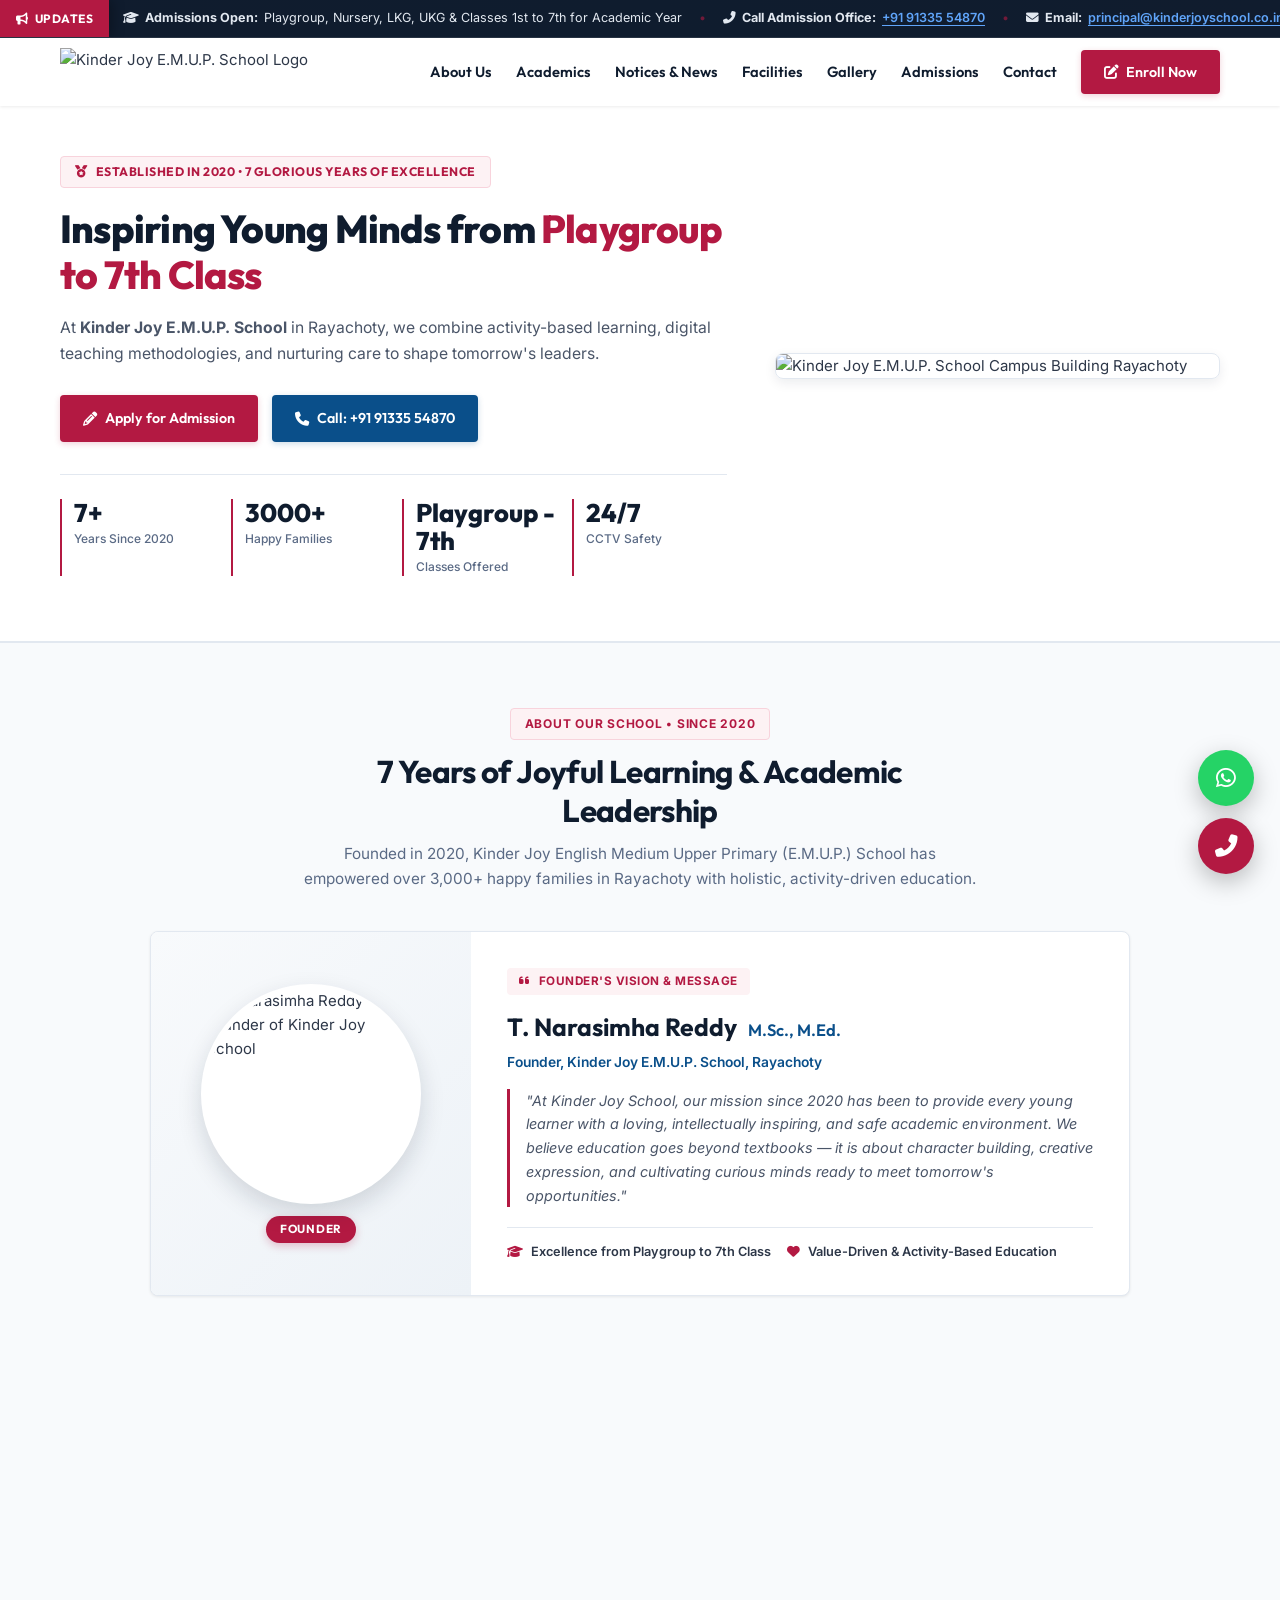
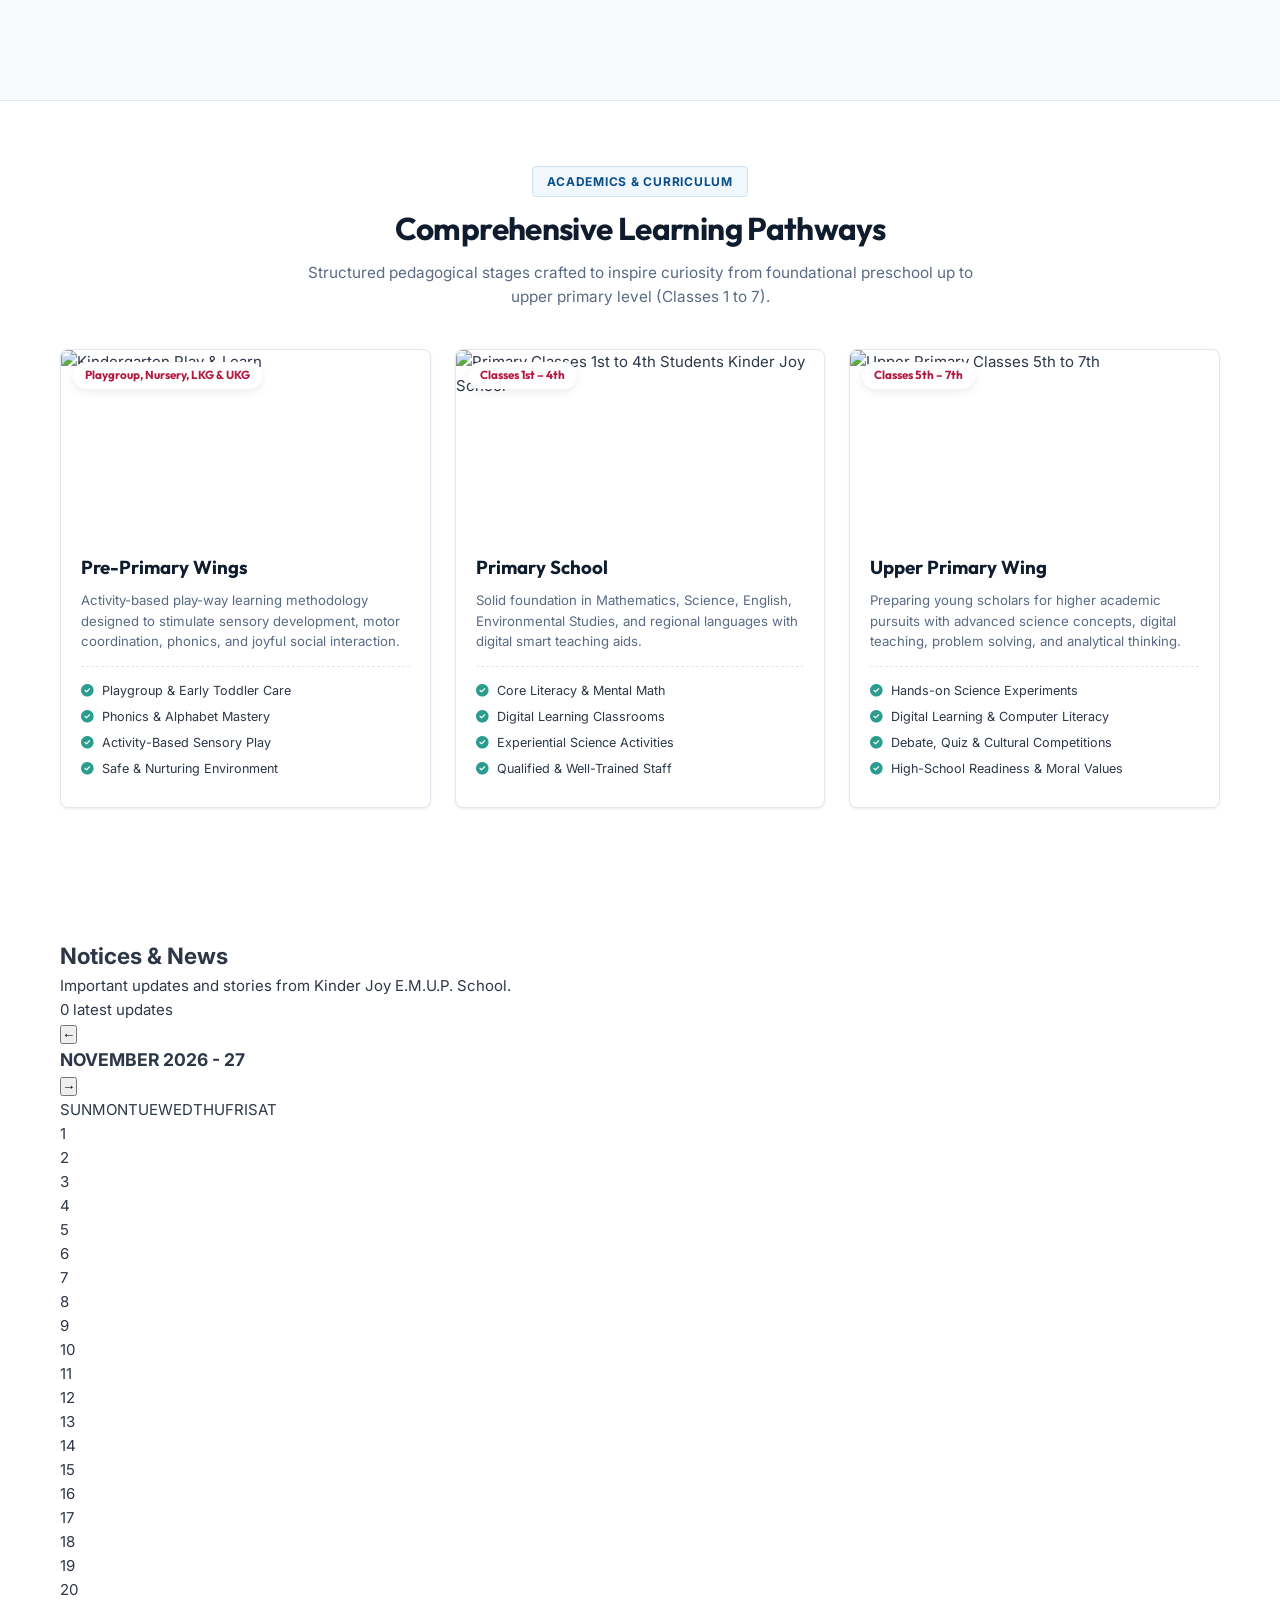
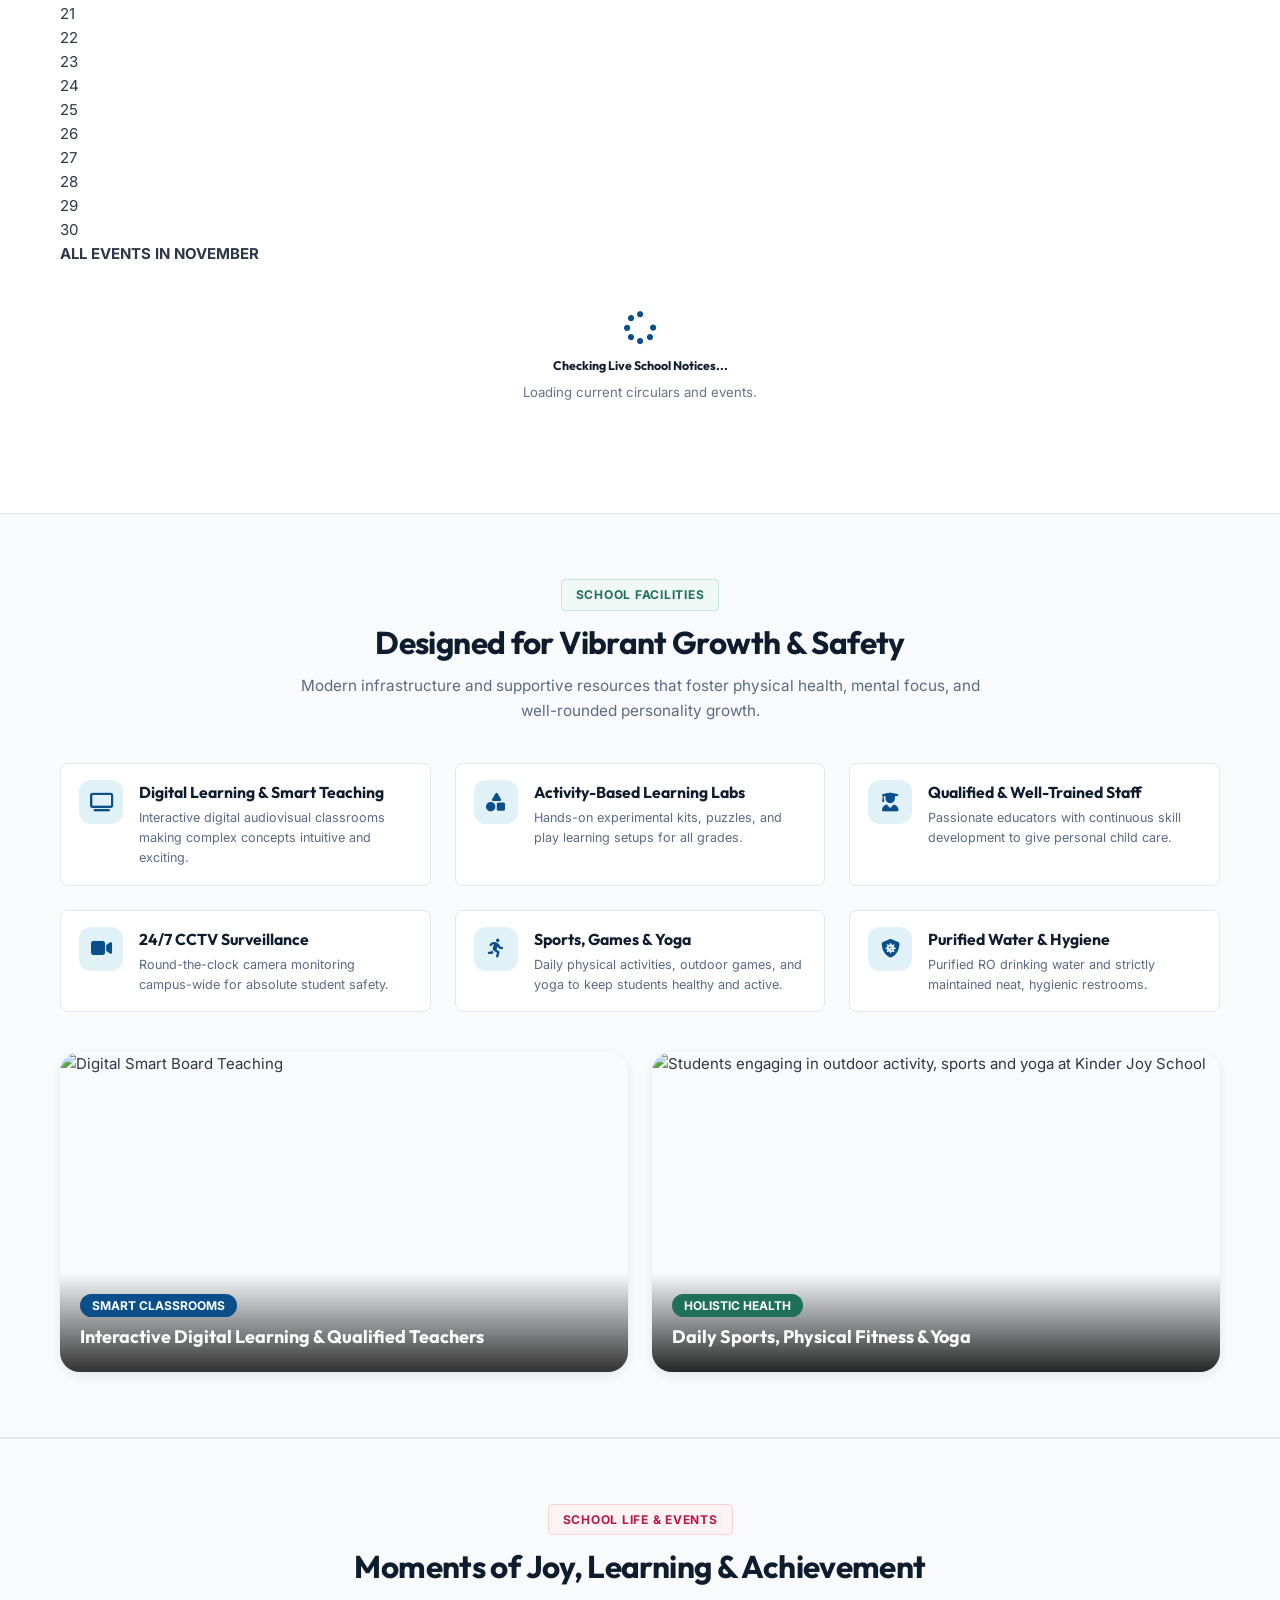
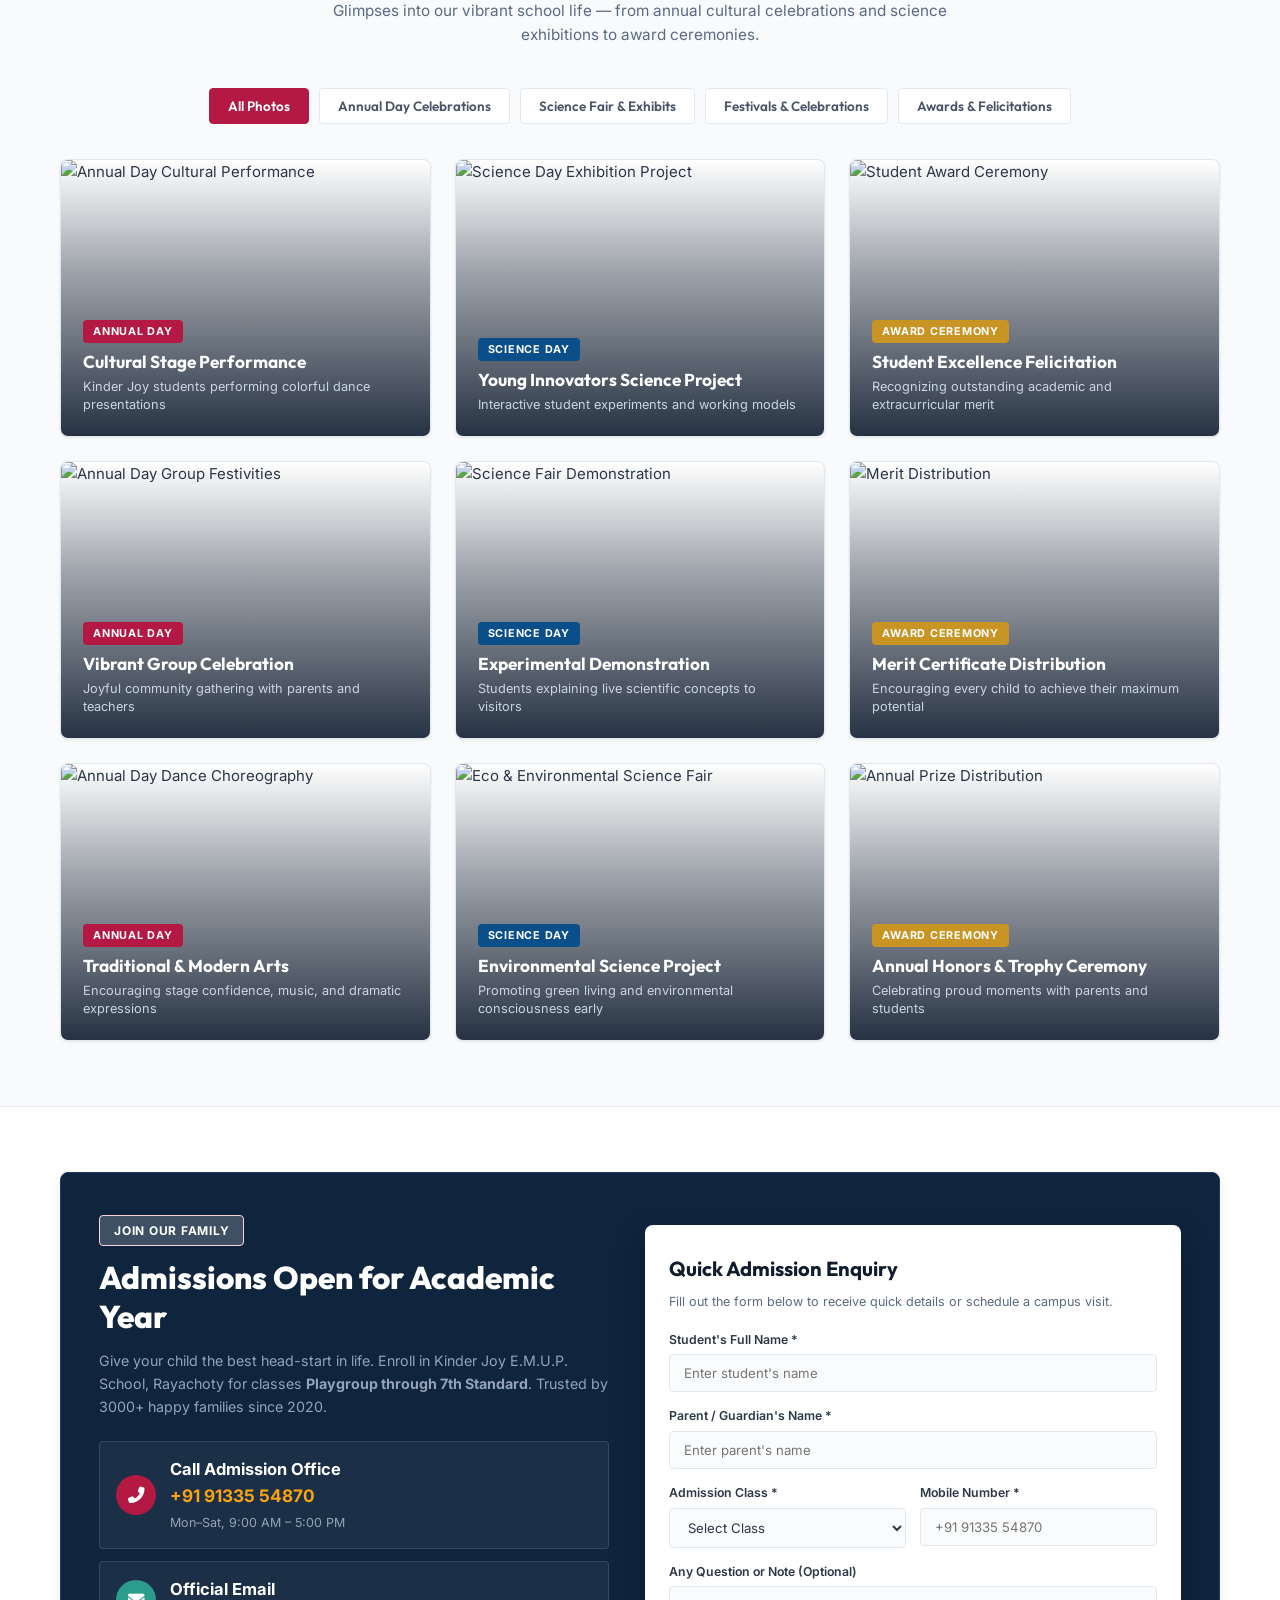
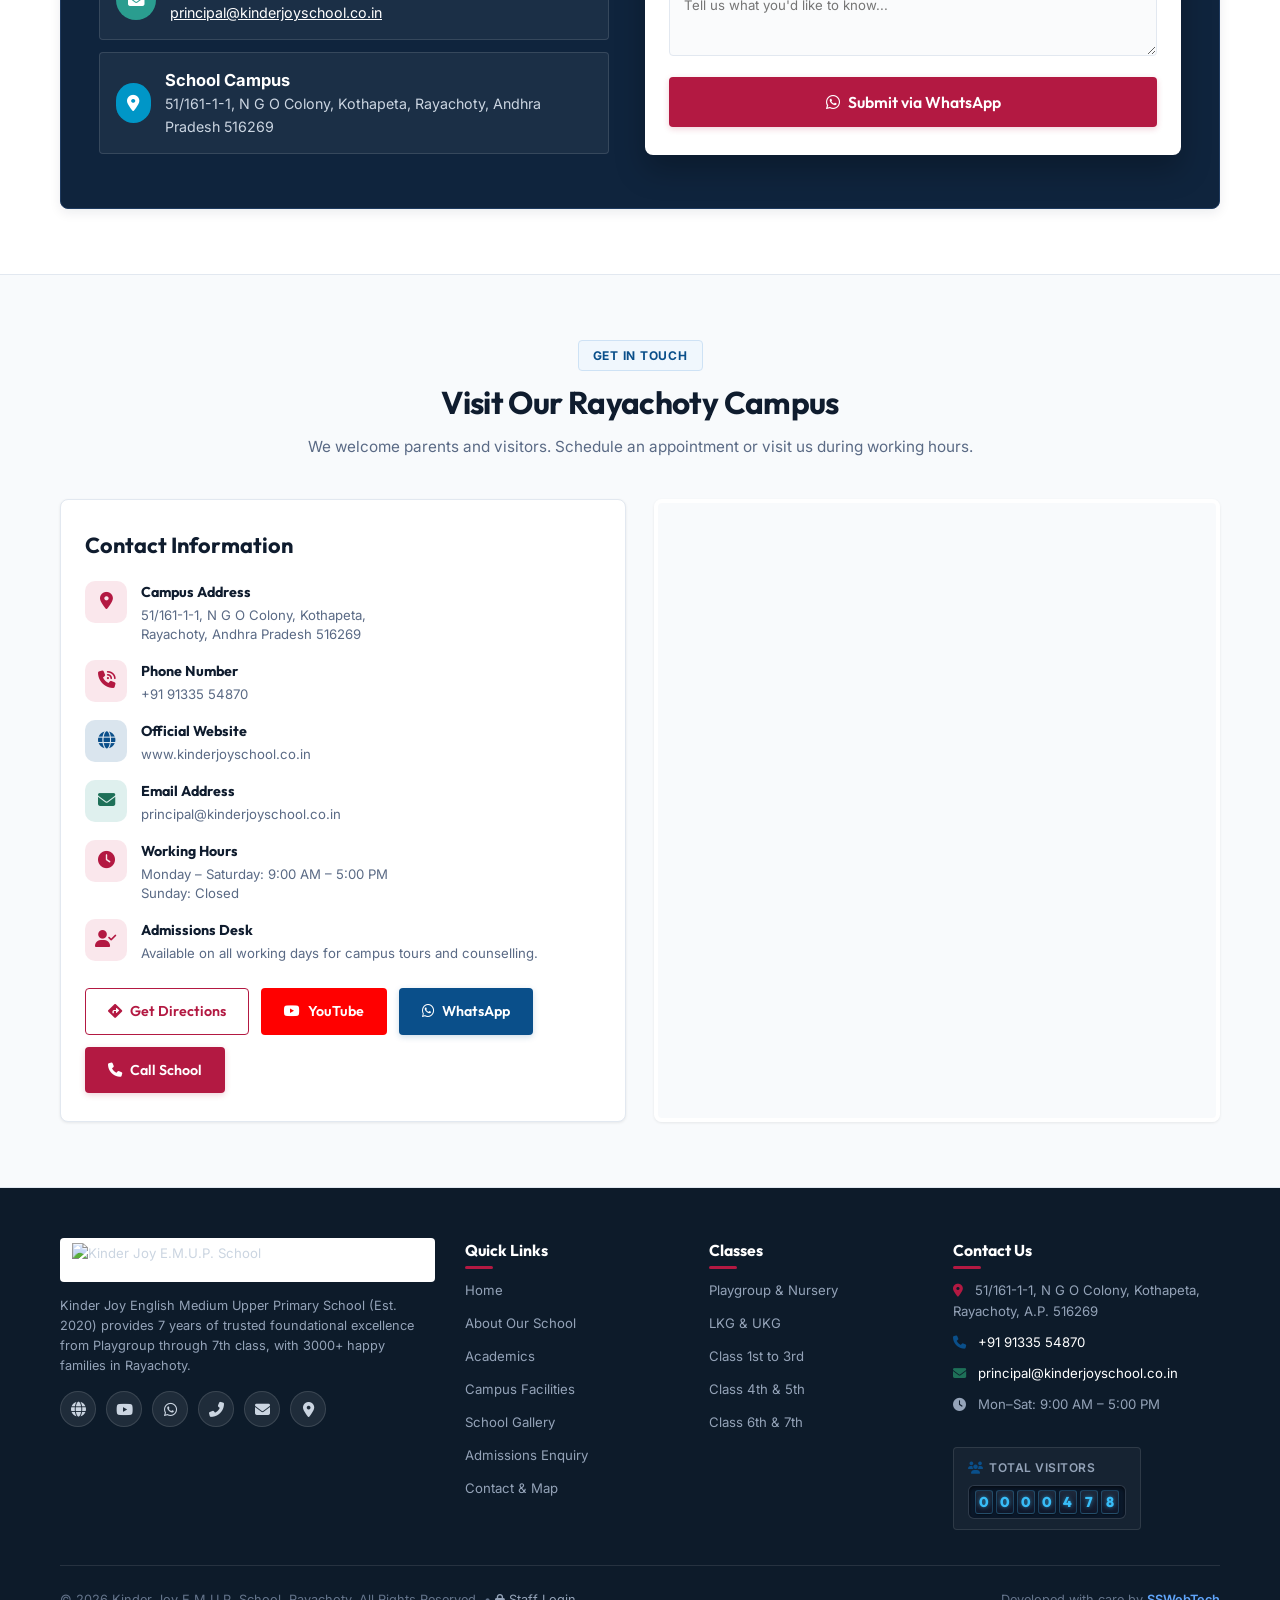
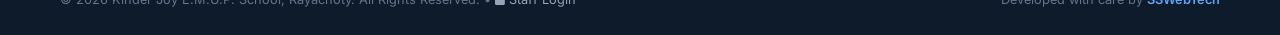
==== index.html @ 1c6a1857 "Update gallery festivals category, fix timetable dates, and replace visitor counter with clean first" ====
<!DOCTYPE html>
<html lang="en">
<head>
  <meta charset="UTF-8">
  <meta name="viewport" content="width=device-width, initial-scale=1.0">
  <title>Kinder Joy School Rayachoty | Kinder Joy E.M.U.P. School | Playgroup to 7th Class</title>
  <meta name="description" content="Kinder Joy School (Kinder Joy E.M.U.P. School), Rayachoty (Est. 2020). Top primary and play school in Rayachoty from Playgroup to 7th Class. Activity-based learning, digital classrooms, 24/7 CCTV safety, and 3000+ happy families.">
  <meta name="keywords" content="kinder joy, kinderjoy, kinderjoy school, kinderjoy school rayachoty, kinder joy school rayachoty, kinder joy emup school, kinder joy rayachoty, best school in rayachoty, play school rayachoty, primary school rayachoty, schools in rayachoty">
  <meta name="author" content="Kinder Joy E.M.U.P. School">
  <meta name="robots" content="index, follow">
  <link rel="icon" type="image/png" href="assets/logo-icon.png">
  <link rel="shortcut icon" type="image/png" href="assets/logo-icon.png">
  <link rel="canonical" href="https://www.kinderjoyschool.co.in/">

  <!-- Open Graph / Facebook / WhatsApp -->
  <meta property="og:type" content="website">
  <meta property="og:site_name" content="Kinder Joy School Rayachoty">
  <meta property="og:url" content="https://www.kinderjoyschool.co.in/">
  <meta property="og:title" content="Kinder Joy School Rayachoty | Kinder Joy E.M.U.P. School">
  <meta property="og:description" content="Kinder Joy School (Kinderjoy Rayachoty). Leading school from Playgroup to 7th Class with activity-based learning and digital classrooms.">
  <meta property="og:image" content="https://www.kinderjoyschool.co.in/assets/logo.png">

  <!-- Twitter Meta -->
  <meta name="twitter:card" content="summary_large_image">
  <meta name="twitter:title" content="Kinder Joy School Rayachoty | Kinderjoy School">
  <meta name="twitter:description" content="Kinder Joy School (Kinder Joy E.M.U.P. School), Rayachoty. Playgroup to 7th Class.">
  <meta name="twitter:image" content="https://www.kinderjoyschool.co.in/assets/logo.png">

  <!-- Schema.org Structured Data for Google Search -->
  <script type="application/ld+json">
  {
    "@context": "https://schema.org",
    "@type": "School",
    "name": "Kinder Joy School",
    "alternateName": ["Kinderjoy", "Kinderjoy School", "Kinder Joy School Rayachoty", "Kinderjoy School Rayachoty", "Kinder Joy E.M.U.P. School"],
    "url": "https://www.kinderjoyschool.co.in/",
    "logo": "https://www.kinderjoyschool.co.in/assets/logo.png",
    "image": "https://www.kinderjoyschool.co.in/assets/images/hero.jpg",
    "description": "Kinder Joy E.M.U.P. School in Rayachoty offers education from Playgroup, Nursery, LKG, UKG to 7th Class with digital classrooms and activity-based learning.",
    "foundingDate": "2020",
    "address": {
      "@type": "PostalAddress",
      "streetAddress": "51/161-1-1, NGO Colony, Kothapeta",
      "addressLocality": "Rayachoty",
      "addressRegion": "Andhra Pradesh",
      "postalCode": "516269",
      "addressCountry": "IN"
    },
    "geo": {
      "@type": "GeoCoordinates",
      "latitude": "14.0529993",
      "longitude": "78.7461329"
    },
    "telephone": "+919133554870",
    "email": "principal@kinderjoyschool.co.in",
    "openingHours": "Mo-Sa 09:00-17:00",
    "sameAs": [
      "https://www.youtube.com/@kinderjoyschoolrayachoty3969",
      "https://www.kinderjoyschool.co.in/"
    ]
  }
  </script>
  
  <!-- Google Fonts: Professional Academic Typography -->
  <link rel="preconnect" href="https://fonts.googleapis.com">
  <link rel="preconnect" href="https://fonts.gstatic.com" crossorigin>
  <link href="https://fonts.googleapis.com/css2?family=Inter:wght@400;500;600;700&family=Outfit:wght@500;600;700;800&display=swap" rel="stylesheet">
  
  <!-- Font Awesome -->
  <link rel="stylesheet" href="https://cdnjs.cloudflare.com/ajax/libs/font-awesome/6.5.1/css/all.min.css">
  
  <!-- Main Stylesheet & Portal Styles -->
  <link rel="stylesheet" href="css/style.css">
  <link rel="stylesheet" href="css/portal.css">
</head>
<body>

  <!-- Top Announcement / Scrolling News Ticker -->
  <div class="top-bar">
    <div class="ticker-badge">
      <i class="fas fa-bullhorn"></i> <span>Updates</span>
    </div>
    <div class="ticker-container">
      <div class="ticker-track">
        <span class="ticker-item"><i class="fas fa-graduation-cap"></i> <strong>Admissions Open:</strong> Playgroup, Nursery, LKG, UKG &amp; Classes 1st to 7th for Academic Year</span>
        <span class="ticker-divider">&bull;</span>
        <span class="ticker-item"><i class="fas fa-phone-alt"></i> <strong>Call Admission Office:</strong> <a href="tel:+919133554870">+91 91335 54870</a></span>
        <span class="ticker-divider">&bull;</span>
        <span class="ticker-item"><i class="fas fa-envelope"></i> <strong>Email:</strong> <a href="mailto:principal@kinderjoyschool.co.in">principal@kinderjoyschool.co.in</a></span>
        <span class="ticker-divider">&bull;</span>
        <span class="ticker-item"><i class="fas fa-clock"></i> <strong>Office Timings:</strong> Monday – Saturday, 9:00 AM – 5:00 PM</span>
        <span class="ticker-divider">&bull;</span>
        <span class="ticker-item"><i class="fas fa-map-marker-alt"></i> <strong>Campus:</strong> 51/161-1-1, NGO Colony, Kothapeta, Rayachoty, A.P.</span>
        <span class="ticker-divider">&bull;</span>
        <span class="ticker-item"><i class="fas fa-video"></i> 24/7 CCTV Monitored Safe Campus</span>
        <span class="ticker-divider">&bull;</span>
        <span class="ticker-item"><i class="fas fa-tv"></i> Interactive Digital Classrooms &amp; Well-Trained Faculty</span>
        <span class="ticker-divider">&bull;</span>
        <!-- Duplicate for continuous infinite scroll loop -->
        <span class="ticker-item"><i class="fas fa-graduation-cap"></i> <strong>Admissions Open:</strong> Playgroup, Nursery, LKG, UKG &amp; Classes 1st to 7th for Academic Year</span>
        <span class="ticker-divider">&bull;</span>
        <span class="ticker-item"><i class="fas fa-phone-alt"></i> <strong>Call Admission Office:</strong> <a href="tel:+919133554870">+91 91335 54870</a></span>
        <span class="ticker-divider">&bull;</span>
        <span class="ticker-item"><i class="fas fa-envelope"></i> <strong>Email:</strong> <a href="mailto:principal@kinderjoyschool.co.in">principal@kinderjoyschool.co.in</a></span>
        <span class="ticker-divider">&bull;</span>
        <span class="ticker-item"><i class="fas fa-clock"></i> <strong>Office Timings:</strong> Monday – Saturday, 9:00 AM – 5:00 PM</span>
        <span class="ticker-divider">&bull;</span>
        <span class="ticker-item"><i class="fas fa-map-marker-alt"></i> <strong>Campus:</strong> 51/161-1-1, NGO Colony, Kothapeta, Rayachoty, A.P.</span>
        <span class="ticker-divider">&bull;</span>
        <span class="ticker-item"><i class="fas fa-video"></i> 24/7 CCTV Monitored Safe Campus</span>
        <span class="ticker-divider">&bull;</span>
        <span class="ticker-item"><i class="fas fa-tv"></i> Interactive Digital Classrooms &amp; Well-Trained Faculty</span>
      </div>
    </div>
  </div>

  <!-- Navbar -->
  <header class="navbar">
    <div class="container nav-container">
      <a href="#home" class="nav-brand" aria-label="Kinder Joy Home">
        <img src="assets/logo.png" alt="Kinder Joy E.M.U.P. School Logo">
      </a>
      
      <button class="mobile-toggle" id="mobileToggle" aria-label="Toggle navigation">
        <i class="fas fa-bars"></i>
      </button>

      <nav class="nav-menu" id="navMenu">
        <a href="#about" class="nav-link">About Us</a>
        <a href="#academics" class="nav-link">Academics</a>
        <a href="#news" class="nav-link">Notices &amp; News</a>
        <a href="#facilities" class="nav-link">Facilities</a>
        <a href="#gallery" class="nav-link">Gallery</a>
        <a href="#admissions" class="nav-link">Admissions</a>
        <a href="#contact" class="nav-link">Contact</a>
        <a href="#admissions" class="btn btn-primary" style="padding: 10px 22px; font-size: 0.95rem;">
          <i class="fas fa-edit"></i> Enroll Now
        </a>
      </nav>
    </div>
  </header>

  <!-- Hero Section -->
  <section class="hero-section" id="home">
    <div class="container hero-grid">
      <div class="hero-text-content">
        <div class="hero-tag">
          <i class="fas fa-medal"></i> Established in 2020 &bull; 7 Glorious Years of Excellence
        </div>
        <h1 class="hero-title">
          Inspiring Young Minds from <span class="highlight-pink">Playgroup to 7th Class</span>
        </h1>
        <p class="hero-subtitle">
          At <strong>Kinder Joy E.M.U.P. School</strong> in Rayachoty, we combine activity-based learning, digital teaching methodologies, and nurturing care to shape tomorrow's leaders.
        </p>
        <div class="hero-actions">
          <a href="#admissions" class="btn btn-primary btn-pulse">
            <i class="fas fa-pencil-alt"></i> Apply for Admission
          </a>
          <a href="tel:+919133554870" class="btn btn-secondary">
            <i class="fas fa-phone"></i> Call: +91 91335 54870
          </a>
        </div>
        <div class="hero-stats-row">
          <div class="stat-item">
            <h3>7+</h3>
            <p>Years Since 2020</p>
          </div>
          <div class="stat-item">
            <h3>3000+</h3>
            <p>Happy Families</p>
          </div>
          <div class="stat-item">
            <h3>Playgroup - 7th</h3>
            <p>Classes Offered</p>
          </div>
          <div class="stat-item">
            <h3>24/7</h3>
            <p>CCTV Safety</p>
          </div>
        </div>
      </div>

      <div class="hero-visual">
        <div class="hero-image-wrapper">
          <img src="assets/images/campus-building.jpg" alt="Kinder Joy E.M.U.P. School Campus Building Rayachoty">
        </div>
        <div class="hero-badge-float top-float">
          <div class="badge-float-icon">
            <i class="fas fa-users"></i>
          </div>
          <div class="badge-float-text">
            <h4>3,000+ Happy Families</h4>
            <p>Trusted in Rayachoty</p>
          </div>
        </div>
        <div class="hero-badge-float bottom-float">
          <div class="badge-float-icon">
            <i class="fas fa-video"></i>
          </div>
          <div class="badge-float-text">
            <h4>24/7 CCTV Monitored</h4>
            <p>100% Safe Campus</p>
          </div>
        </div>
      </div>
    </div>
  </section>

  <!-- About Section -->
  <section class="section section-bg-light" id="about">
    <div class="container">
      <div class="section-title-wrap">
        <span class="badge-tag">About Our School &bull; Since 2020</span>
        <h2 class="section-title">7 Years of Joyful Learning &amp; Academic Leadership</h2>
        <p class="section-desc">
          Founded in 2020, Kinder Joy English Medium Upper Primary (E.M.U.P.) School has empowered over 3,000+ happy families in Rayachoty with holistic, activity-driven education.
        </p>
      </div>

      <!-- Founder & Leadership Message -->
      <div class="founder-card-wrapper">
        <div class="founder-card">
          <div class="founder-image-col">
            <div class="founder-circle-wrapper">
              <div class="founder-circle-img">
                <img src="assets/images/founder.png" alt="T. Narasimha Reddy - Founder of Kinder Joy School">
              </div>
              <span class="founder-tag-pill">Founder</span>
            </div>
          </div>
          <div class="founder-text-col">
            <span class="founder-badge"><i class="fas fa-quote-left"></i> Founder's Vision &amp; Message</span>
            <h3 class="founder-name">T. Narasimha Reddy <span class="founder-degree">M.Sc., M.Ed.</span></h3>
            <p class="founder-role">Founder, Kinder Joy E.M.U.P. School, Rayachoty</p>
            <div class="founder-quote">
              <p>
                "At Kinder Joy School, our mission since 2020 has been to provide every young learner with a loving, intellectually inspiring, and safe academic environment. We believe education goes beyond textbooks — it is about character building, creative expression, and cultivating curious minds ready to meet tomorrow's opportunities."
              </p>
            </div>
            <div class="founder-highlights">
              <div class="founder-hl-item">
                <i class="fas fa-graduation-cap"></i>
                <span>Excellence from Playgroup to 7th Class</span>
              </div>
              <div class="founder-hl-item">
                <i class="fas fa-heart"></i>
                <span>Value-Driven &amp; Activity-Based Education</span>
              </div>
            </div>
          </div>
        </div>
      </div>

      <div class="features-grid">
        <div class="feature-card" style="--card-color: #c9184a; --card-bg: #ffe3ea;">
          <div class="feature-icon">
            <i class="fas fa-shapes"></i>
          </div>
          <h3>Activity-Based Learning</h3>
          <p>Practical, experiential, hands-on learning methods that ignite children's curiosity and deepen their conceptual comprehension.</p>
        </div>

        <div class="feature-card" style="--card-color: #0096c7; --card-bg: #e0f2fe;">
          <div class="feature-icon">
            <i class="fas fa-chalkboard"></i>
          </div>
          <h3>Digital Learning &amp; Teaching</h3>
          <p>Smart digital teaching aids, interactive visual presentations, and tech-integrated classrooms to make lessons vibrant and engaging.</p>
        </div>

        <div class="feature-card" style="--card-color: #2a9d8f; --card-bg: #d1e7dd;">
          <div class="feature-icon">
            <i class="fas fa-user-tie"></i>
          </div>
          <h3>Qualified &amp; Well-Trained Staff</h3>
          <p>Dedicated, certified, and compassionate teachers continuously trained in modern child psychology and creative pedagogy.</p>
        </div>

        <div class="feature-card" style="--card-color: #fca311; --card-bg: #fff3cd;">
          <div class="feature-icon">
            <i class="fas fa-video"></i>
          </div>
          <h3>24/7 CCTV &amp; Campus Safety</h3>
          <p>Complete round-the-clock CCTV surveillance across all classrooms and common areas ensuring complete safety and peace of mind.</p>
        </div>
      </div>
    </div>
  </section>

  <!-- Academics Section (Nursery to 7th Class) -->
  <section class="section" id="academics">
    <div class="container">
      <div class="section-title-wrap">
        <span class="badge-tag blue">Academics &amp; Curriculum</span>
        <h2 class="section-title">Comprehensive Learning Pathways</h2>
        <p class="section-desc">
          Structured pedagogical stages crafted to inspire curiosity from foundational preschool up to upper primary level (Classes 1 to 7).
        </p>
      </div>

      <div class="grades-grid">
        <!-- Pre-Primary -->
        <div class="grade-card">
          <div class="grade-thumb">
            <img src="assets/images/kindergarten.jpg" alt="Kindergarten Play & Learn">
            <span class="grade-level-tag">Playgroup, Nursery, LKG &amp; UKG</span>
          </div>
          <div class="grade-content">
            <h3>Pre-Primary Wings</h3>
            <p>Activity-based play-way learning methodology designed to stimulate sensory development, motor coordination, phonics, and joyful social interaction.</p>
            <ul class="grade-highlights">
              <li><i class="fas fa-check-circle"></i> Playgroup &amp; Early Toddler Care</li>
              <li><i class="fas fa-check-circle"></i> Phonics &amp; Alphabet Mastery</li>
              <li><i class="fas fa-check-circle"></i> Activity-Based Sensory Play</li>
              <li><i class="fas fa-check-circle"></i> Safe &amp; Nurturing Environment</li>
            </ul>
          </div>
        </div>

        <!-- Primary Classes -->
        <div class="grade-card">
          <div class="grade-thumb">
            <img src="assets/images/primary-school.jpg" alt="Primary Classes 1st to 4th Students Kinder Joy School">
            <span class="grade-level-tag">Classes 1st – 4th</span>
          </div>
          <div class="grade-content">
            <h3>Primary School</h3>
            <p>Solid foundation in Mathematics, Science, English, Environmental Studies, and regional languages with digital smart teaching aids.</p>
            <ul class="grade-highlights">
              <li><i class="fas fa-check-circle"></i> Core Literacy &amp; Mental Math</li>
              <li><i class="fas fa-check-circle"></i> Digital Learning Classrooms</li>
              <li><i class="fas fa-check-circle"></i> Experiential Science Activities</li>
              <li><i class="fas fa-check-circle"></i> Qualified &amp; Well-Trained Staff</li>
            </ul>
          </div>
        </div>

        <!-- Upper Primary Classes -->
        <div class="grade-card">
          <div class="grade-thumb">
            <img src="assets/images/science_lab.jpg" alt="Upper Primary Classes 5th to 7th">
            <span class="grade-level-tag">Classes 5th – 7th</span>
          </div>
          <div class="grade-content">
            <h3>Upper Primary Wing</h3>
            <p>Preparing young scholars for higher academic pursuits with advanced science concepts, digital teaching, problem solving, and analytical thinking.</p>
            <ul class="grade-highlights">
              <li><i class="fas fa-check-circle"></i> Hands-on Science Experiments</li>
              <li><i class="fas fa-check-circle"></i> Digital Learning &amp; Computer Literacy</li>
              <li><i class="fas fa-check-circle"></i> Debate, Quiz &amp; Cultural Competitions</li>
              <li><i class="fas fa-check-circle"></i> High-School Readiness &amp; Moral Values</li>
            </ul>
          </div>
        </div>
      </div>
    </div>
  </section>

  <!-- Notices & News Section (Styled exactly like reference design) -->
  <section class="section section-notices-news" id="news">
    <div class="container">
      <div class="notices-header-row">
        <div>
          <h2 class="notices-main-title">Notices &amp; News</h2>
          <p class="notices-subtitle">Important updates and stories from Kinder Joy E.M.U.P. School.</p>
        </div>
        <div>
          <span class="updates-count-pill" id="updatesCountPill">1 latest updates</span>
        </div>
      </div>

      <!-- Interactive School Calendar & Events Component (Matched to Reference Screenshot) -->
      <div class="calendar-events-wrapper">
        <!-- Left: Interactive Calendar Card -->
        <div class="calendar-box">
          <div class="calendar-nav-header">
            <button class="cal-nav-btn" id="calPrevBtn" aria-label="Previous Month">&larr;</button>
            <h3 class="cal-month-title" id="calMonthTitle">NOVEMBER 2026 - 27</h3>
            <button class="cal-nav-btn" id="calNextBtn" aria-label="Next Month">&rarr;</button>
          </div>

          <div class="calendar-weekdays">
            <span>SUN</span><span>MON</span><span>TUE</span><span>WED</span><span>THU</span><span>FRI</span><span>SAT</span>
          </div>

          <div class="calendar-days-grid" id="calendarDaysGrid">
            <!-- Injected by calendar logic -->
          </div>
        </div>

        <!-- Right: Events Listing Card -->
        <div class="events-panel-card">
          <div class="events-panel-inner">
            <h4 class="events-panel-heading" id="eventsPanelTitle">ALL EVENTS IN NOVEMBER</h4>
            <div class="events-items-list" id="eventsItemsList">
              <!-- Injected by calendar logic -->
            </div>
          </div>
        </div>
      </div>
    </div>
  </section>

  <!-- Facilities Section -->
  <section class="section section-bg-light" id="facilities">
    <div class="container">
      <div class="section-title-wrap">
        <span class="badge-tag green">School Facilities</span>
        <h2 class="section-title">Designed for Vibrant Growth &amp; Safety</h2>
        <p class="section-desc">
          Modern infrastructure and supportive resources that foster physical health, mental focus, and well-rounded personality growth.
        </p>
      </div>

      <div style="display: grid; grid-template-columns: repeat(auto-fit, minmax(320px, 1fr)); gap: 24px; margin-bottom: 40px;">
        <div class="facility-item">
          <div class="facility-icon"><i class="fas fa-tv"></i></div>
          <div class="facility-text">
            <h4>Digital Learning &amp; Smart Teaching</h4>
            <p>Interactive digital audiovisual classrooms making complex concepts intuitive and exciting.</p>
          </div>
        </div>

        <div class="facility-item">
          <div class="facility-icon"><i class="fas fa-shapes"></i></div>
          <div class="facility-text">
            <h4>Activity-Based Learning Labs</h4>
            <p>Hands-on experimental kits, puzzles, and play learning setups for all grades.</p>
          </div>
        </div>

        <div class="facility-item">
          <div class="facility-icon"><i class="fas fa-user-graduate"></i></div>
          <div class="facility-text">
            <h4>Qualified &amp; Well-Trained Staff</h4>
            <p>Passionate educators with continuous skill development to give personal child care.</p>
          </div>
        </div>

        <div class="facility-item">
          <div class="facility-icon"><i class="fas fa-video"></i></div>
          <div class="facility-text">
            <h4>24/7 CCTV Surveillance</h4>
            <p>Round-the-clock camera monitoring campus-wide for absolute student safety.</p>
          </div>
        </div>

        <div class="facility-item">
          <div class="facility-icon"><i class="fas fa-running"></i></div>
          <div class="facility-text">
            <h4>Sports, Games &amp; Yoga</h4>
            <p>Daily physical activities, outdoor games, and yoga to keep students healthy and active.</p>
          </div>
        </div>

        <div class="facility-item">
          <div class="facility-icon"><i class="fas fa-shield-virus"></i></div>
          <div class="facility-text">
            <h4>Purified Water &amp; Hygiene</h4>
            <p>Purified RO drinking water and strictly maintained neat, hygienic restrooms.</p>
          </div>
        </div>
      </div>

      <div style="display: grid; grid-template-columns: repeat(auto-fit, minmax(320px, 1fr)); gap: 24px; border-radius: 24px;">
        <div style="border-radius: 20px; overflow: hidden; box-shadow: var(--shadow-md); position: relative; height: 320px;">
          <img src="assets/images/digital_learning.jpg" alt="Digital Smart Board Teaching" style="width: 100%; height: 100%; object-fit: cover;">
          <div style="position: absolute; bottom: 0; left: 0; right: 0; background: linear-gradient(to top, rgba(0,0,0,0.8), transparent); padding: 20px; color: #fff;">
            <span style="background: var(--secondary); padding: 4px 12px; border-radius: 20px; font-size: 0.8rem; font-weight: 700; text-transform: uppercase;">Smart Classrooms</span>
            <h4 style="font-family: var(--font-heading); font-size: 1.2rem; margin-top: 6px;">Interactive Digital Learning &amp; Qualified Teachers</h4>
          </div>
        </div>
        <div class="facility-slider-card" style="border-radius: 20px; overflow: hidden; box-shadow: var(--shadow-md); position: relative; height: 320px;">
          <div class="card-slides-track">
            <img src="assets/images/sports-fitness.jpg" alt="Students engaging in outdoor activity, sports and yoga at Kinder Joy School" class="card-slide active">
            <img src="assets/images/sports-fitness-2.jpg" alt="Children interactive developmental games and motor skills at Kinder Joy School" class="card-slide">
          </div>
          <div style="position: absolute; bottom: 0; left: 0; right: 0; background: linear-gradient(to top, rgba(0,0,0,0.85), transparent); padding: 20px; color: #fff; z-index: 2;">
            <span style="background: var(--accent-green); padding: 4px 12px; border-radius: 20px; font-size: 0.8rem; font-weight: 700; text-transform: uppercase;">Holistic Health</span>
            <h4 style="font-family: var(--font-heading); font-size: 1.2rem; margin-top: 6px;">Daily Sports, Physical Fitness &amp; Yoga</h4>
          </div>
        </div>
      </div>
    </div>
  </section>

  <!-- Campus Life & Events Gallery Section -->
  <section class="section section-bg-light" id="gallery">
    <div class="container">
      <div class="section-title-wrap">
        <span class="badge-tag">School Life &amp; Events</span>
        <h2 class="section-title">Moments of Joy, Learning &amp; Achievement</h2>
        <p class="section-desc">
          Glimpses into our vibrant school life — from annual cultural celebrations and science exhibitions to award ceremonies.
        </p>
      </div>

      <!-- Gallery Filter Tabs -->
      <div class="gallery-filters">
        <button class="gallery-btn active" data-filter="all">All Photos</button>
        <button class="gallery-btn" data-filter="annual-day">Annual Day Celebrations</button>
        <button class="gallery-btn" data-filter="science-day">Science Fair &amp; Exhibits</button>
        <button class="gallery-btn" data-filter="festivals">Festivals &amp; Celebrations</button>
        <button class="gallery-btn" data-filter="award-ceremony">Awards &amp; Felicitations</button>
      </div>

      <!-- Gallery Grid -->
      <div class="gallery-grid">
        <!-- Annual Day 1 -->
        <div class="gallery-item" data-category="annual-day">
          <div class="gallery-card">
            <img src="assets/images/thumbs/annual-day-1.jpg" alt="Annual Day Cultural Performance" loading="lazy">
            <div class="gallery-overlay">
              <span class="gallery-cat-badge">Annual Day</span>
              <h4>Cultural Stage Performance</h4>
              <p>Kinder Joy students performing colorful dance presentations</p>
            </div>
          </div>
        </div>

        <!-- Science Day 1 -->
        <div class="gallery-item" data-category="science-day">
          <div class="gallery-card">
            <img src="assets/images/thumbs/science-day-1.jpg" alt="Science Day Exhibition Project" loading="lazy">
            <div class="gallery-overlay">
              <span class="gallery-cat-badge blue">Science Day</span>
              <h4>Young Innovators Science Project</h4>
              <p>Interactive student experiments and working models</p>
            </div>
          </div>
        </div>

        <!-- Award Ceremony 1 -->
        <div class="gallery-item" data-category="award-ceremony">
          <div class="gallery-card">
            <img src="assets/images/thumbs/award-ceremony-1.jpg" alt="Student Award Ceremony" loading="lazy">
            <div class="gallery-overlay">
              <span class="gallery-cat-badge gold">Award Ceremony</span>
              <h4>Student Excellence Felicitation</h4>
              <p>Recognizing outstanding academic and extracurricular merit</p>
            </div>
          </div>
        </div>

        <!-- Annual Day 2 -->
        <div class="gallery-item" data-category="annual-day">
          <div class="gallery-card">
            <img src="assets/images/thumbs/annual-day-2.jpg" alt="Annual Day Group Festivities" loading="lazy">
            <div class="gallery-overlay">
              <span class="gallery-cat-badge">Annual Day</span>
              <h4>Vibrant Group Celebration</h4>
              <p>Joyful community gathering with parents and teachers</p>
            </div>
          </div>
        </div>

        <!-- Science Day 2 -->
        <div class="gallery-item" data-category="science-day">
          <div class="gallery-card">
            <img src="assets/images/thumbs/science-day-2.jpg" alt="Science Fair Demonstration" loading="lazy">
            <div class="gallery-overlay">
              <span class="gallery-cat-badge blue">Science Day</span>
              <h4>Experimental Demonstration</h4>
              <p>Students explaining live scientific concepts to visitors</p>
            </div>
          </div>
        </div>

        <!-- Award Ceremony 2 -->
        <div class="gallery-item" data-category="award-ceremony">
          <div class="gallery-card">
            <img src="assets/images/thumbs/award-ceremony-2.jpg" alt="Merit Distribution" loading="lazy">
            <div class="gallery-overlay">
              <span class="gallery-cat-badge gold">Award Ceremony</span>
              <h4>Merit Certificate Distribution</h4>
              <p>Encouraging every child to achieve their maximum potential</p>
            </div>
          </div>
        </div>

        <!-- Annual Day 3 -->
        <div class="gallery-item" data-category="annual-day">
          <div class="gallery-card">
            <img src="assets/images/thumbs/annual-day-3.jpg" alt="Annual Day Dance Choreography" loading="lazy">
            <div class="gallery-overlay">
              <span class="gallery-cat-badge">Annual Day</span>
              <h4>Traditional &amp; Modern Arts</h4>
              <p>Encouraging stage confidence, music, and dramatic expressions</p>
            </div>
          </div>
        </div>

        <!-- Science Day 3 -->
        <div class="gallery-item" data-category="science-day">
          <div class="gallery-card">
            <img src="assets/images/thumbs/science-day-3.jpg" alt="Eco & Environmental Science Fair" loading="lazy">
            <div class="gallery-overlay">
              <span class="gallery-cat-badge blue">Science Day</span>
              <h4>Environmental Science Project</h4>
              <p>Promoting green living and environmental consciousness early</p>
            </div>
          </div>
        </div>

        <!-- Award Ceremony 3 -->
        <div class="gallery-item" data-category="award-ceremony">
          <div class="gallery-card">
            <img src="assets/images/thumbs/award-ceremony-3.jpg" alt="Annual Prize Distribution" loading="lazy">
            <div class="gallery-overlay">
              <span class="gallery-cat-badge gold">Award Ceremony</span>
              <h4>Annual Honors &amp; Trophy Ceremony</h4>
              <p>Celebrating proud moments with parents and students</p>
            </div>
          </div>
        </div>
      </div>
    </div>
  </section>

  <!-- Admissions / Enquiry Section -->
  <section class="section" id="admissions">
    <div class="container">
      <div class="enquiry-wrapper">
        <div class="enquiry-grid">
          <div class="enquiry-info">
            <span class="badge-tag" style="background: rgba(255,255,255,0.2); color: #fff;">Join Our Family</span>
            <h2>Admissions Open for Academic Year</h2>
            <p>
              Give your child the best head-start in life. Enroll in Kinder Joy E.M.U.P. School, Rayachoty for classes <strong>Playgroup through 7th Standard</strong>. Trusted by 3000+ happy families since 2020.
            </p>

            <div class="enquiry-contact-card">
              <div class="enquiry-contact-icon">
                <i class="fas fa-phone-alt"></i>
              </div>
              <div>
                <h4 style="font-size: 1.1rem; color: #fff;">Call Admission Office</h4>
                <p style="margin: 0; font-size: 1.15rem; font-weight: 700; color: #fca311;">+91 91335 54870</p>
                <small style="color: #94a3b8;">Mon–Sat, 9:00 AM – 5:00 PM</small>
              </div>
            </div>

            <div class="enquiry-contact-card">
              <div class="enquiry-contact-icon" style="background: #2a9d8f;">
                <i class="fas fa-envelope"></i>
              </div>
              <div>
                <h4 style="font-size: 1.1rem; color: #fff;">Official Email</h4>
                <p style="margin: 0; color: #cbd5e1; font-size: 0.95rem;">
                  <a href="mailto:principal@kinderjoyschool.co.in" style="color: #fff; text-decoration: underline;">principal@kinderjoyschool.co.in</a>
                </p>
              </div>
            </div>

            <div class="enquiry-contact-card">
              <div class="enquiry-contact-icon" style="background: #0096c7;">
                <i class="fas fa-map-marker-alt"></i>
              </div>
              <div>
                <h4 style="font-size: 1.1rem; color: #fff;">School Campus</h4>
                <p style="margin: 0; color: #cbd5e1; font-size: 0.95rem;">
                  51/161-1-1, N G O Colony, Kothapeta, Rayachoty, Andhra Pradesh 516269
                </p>
              </div>
            </div>
          </div>

          <!-- Admission Form -->
          <div class="enquiry-form-card">
            <h3>Quick Admission Enquiry</h3>
            <p>Fill out the form below to receive quick details or schedule a campus visit.</p>

            <form id="admissionForm">
              <div class="form-group">
                <label for="studentName" class="form-label">Student's Full Name *</label>
                <input type="text" id="studentName" class="form-input" placeholder="Enter student's name" required>
              </div>

              <div class="form-group">
                <label for="parentName" class="form-label">Parent / Guardian's Name *</label>
                <input type="text" id="parentName" class="form-input" placeholder="Enter parent's name" required>
              </div>

              <div style="display: grid; grid-template-columns: 1fr 1fr; gap: 14px;">
                <div class="form-group">
                  <label for="gradeSelect" class="form-label">Admission Class *</label>
                  <select id="gradeSelect" class="form-select" required>
                    <option value="" disabled selected>Select Class</option>
                    <option value="Playgroup">Playgroup</option>
                    <option value="Nursery">Nursery</option>
                    <option value="LKG">LKG</option>
                    <option value="UKG">UKG</option>
                    <option value="Class 1">Class 1</option>
                    <option value="Class 2">Class 2</option>
                    <option value="Class 3">Class 3</option>
                    <option value="Class 4">Class 4</option>
                    <option value="Class 5">Class 5</option>
                    <option value="Class 6">Class 6</option>
                    <option value="Class 7">Class 7</option>
                  </select>
                </div>

                <div class="form-group">
                  <label for="parentPhone" class="form-label">Mobile Number *</label>
                  <input type="tel" id="parentPhone" class="form-input" placeholder="+91 91335 54870" pattern="[0-9]{10}" title="Please enter a valid 10-digit number" required>
                </div>
              </div>

              <div class="form-group">
                <label for="parentMessage" class="form-label">Any Question or Note (Optional)</label>
                <textarea id="parentMessage" class="form-textarea" rows="3" placeholder="Tell us what you'd like to know..."></textarea>
              </div>

              <button type="submit" class="btn btn-primary" style="width: 100%; padding: 14px; font-size: 1.05rem;">
                <i class="fab fa-whatsapp"></i> Submit via WhatsApp
              </button>
            </form>
          </div>
        </div>
      </div>
    </div>
  </section>

  <!-- Contact & Map Section -->
  <section class="section section-bg-light" id="contact">
    <div class="container">
      <div class="section-title-wrap">
        <span class="badge-tag blue">Get In Touch</span>
        <h2 class="section-title">Visit Our Rayachoty Campus</h2>
        <p class="section-desc">
          We welcome parents and visitors. Schedule an appointment or visit us during working hours.
        </p>
      </div>

      <div class="contact-grid">
        <div class="contact-card">
          <h3>Contact Information</h3>

          <div class="contact-item">
            <div class="contact-icon">
              <i class="fas fa-map-marker-alt"></i>
            </div>
            <div class="contact-text">
              <h4>Campus Address</h4>
              <p>51/161-1-1, N G O Colony, Kothapeta,<br>Rayachoty, Andhra Pradesh 516269</p>
            </div>
          </div>

          <div class="contact-item">
            <div class="contact-icon">
              <i class="fas fa-phone-volume"></i>
            </div>
            <div class="contact-text">
              <h4>Phone Number</h4>
              <p><a href="tel:+919133554870">+91 91335 54870</a></p>
            </div>
          </div>

          <div class="contact-item">
            <div class="contact-icon" style="background: rgba(10, 79, 138, 0.15); color: var(--secondary);">
              <i class="fas fa-globe"></i>
            </div>
            <div class="contact-text">
              <h4>Official Website</h4>
              <p><a href="https://www.kinderjoyschool.co.in/" target="_blank" rel="noopener noreferrer">www.kinderjoyschool.co.in</a></p>
            </div>
          </div>

          <div class="contact-item">
            <div class="contact-icon" style="background: rgba(42, 157, 143, 0.15); color: var(--accent-green);">
              <i class="fas fa-envelope"></i>
            </div>
            <div class="contact-text">
              <h4>Email Address</h4>
              <p><a href="mailto:principal@kinderjoyschool.co.in">principal@kinderjoyschool.co.in</a></p>
            </div>
          </div>

          <div class="contact-item">
            <div class="contact-icon">
              <i class="fas fa-clock"></i>
            </div>
            <div class="contact-text">
              <h4>Working Hours</h4>
              <p>Monday – Saturday: 9:00 AM – 5:00 PM<br>Sunday: Closed</p>
            </div>
          </div>

          <div class="contact-item">
            <div class="contact-icon">
              <i class="fas fa-user-check"></i>
            </div>
            <div class="contact-text">
              <h4>Admissions Desk</h4>
              <p>Available on all working days for campus tours and counselling.</p>
            </div>
          </div>

          <div style="margin-top: 25px; display: flex; gap: 12px; flex-wrap: wrap;">
            <a href="https://www.google.com/maps/dir/?api=1&destination=14.0529993,78.7461329" target="_blank" class="btn btn-outline">
              <i class="fas fa-directions"></i> Get Directions
            </a>
            <a href="https://www.youtube.com/@kinderjoyschoolrayachoty3969" target="_blank" rel="noopener noreferrer" class="btn btn-danger" style="background-color: #ff0000; color: #fff;">
              <i class="fab fa-youtube"></i> YouTube
            </a>
            <a href="https://wa.me/919133554870?text=Hello%20Kinder%20Joy%20School,%20I%20would%20like%20to%20inquire%20about%20admissions" target="_blank" class="btn btn-secondary">
              <i class="fab fa-whatsapp"></i> WhatsApp
            </a>
            <a href="tel:+919133554870" class="btn btn-primary">
              <i class="fas fa-phone"></i> Call School
            </a>
          </div>
        </div>

        <div class="map-wrapper">
          <iframe 
            src="https://maps.google.com/maps?q=14.0529993,78.7461329&hl=en&z=17&output=embed" 
            title="Kinder Joy E.M.U.P. School Location Map"
            allowfullscreen="" 
            loading="lazy" 
            referrerpolicy="no-referrer-when-downgrade">
          </iframe>
        </div>
      </div>
    </div>
  </section>

  <!-- Footer -->
  <footer class="footer">
    <div class="container">
      <div class="footer-grid">
        <div class="footer-brand">
          <img src="assets/logo.png" alt="Kinder Joy E.M.U.P. School">
          <p>
            Kinder Joy English Medium Upper Primary School (Est. 2020) provides 7 years of trusted foundational excellence from Playgroup through 7th class, with 3000+ happy families in Rayachoty.
          </p>
          <div class="footer-social-links">
            <a href="https://www.kinderjoyschool.co.in/" class="social-btn website" title="Official Website" aria-label="Official Website">
              <i class="fas fa-globe"></i>
            </a>
            <a href="https://www.youtube.com/@kinderjoyschoolrayachoty3969" target="_blank" rel="noopener noreferrer" class="social-btn youtube" title="Watch our School YouTube Channel" aria-label="YouTube Channel">
              <i class="fab fa-youtube"></i>
            </a>
            <a href="https://wa.me/919133554870" target="_blank" rel="noopener noreferrer" class="social-btn whatsapp" title="Chat on WhatsApp" aria-label="WhatsApp">
              <i class="fab fa-whatsapp"></i>
            </a>
            <a href="tel:+919133554870" class="social-btn phone" title="Call School" aria-label="Call">
              <i class="fas fa-phone-alt"></i>
            </a>
            <a href="mailto:principal@kinderjoyschool.co.in" class="social-btn email" title="Email School" aria-label="Email">
              <i class="fas fa-envelope"></i>
            </a>
            <a href="#contact" class="social-btn location" title="Campus Location" aria-label="Location">
              <i class="fas fa-map-marker-alt"></i>
            </a>
          </div>
        </div>

        <div class="footer-col">
          <h4>Quick Links</h4>
          <ul class="footer-links">
            <li><a href="#home">Home</a></li>
            <li><a href="#about">About Our School</a></li>
            <li><a href="#academics">Academics</a></li>
            <li><a href="#facilities">Campus Facilities</a></li>
            <li><a href="#gallery">School Gallery</a></li>
            <li><a href="#admissions">Admissions Enquiry</a></li>
            <li><a href="#contact">Contact &amp; Map</a></li>
          </ul>
        </div>

        <div class="footer-col">
          <h4>Classes</h4>
          <ul class="footer-links">
            <li><a href="#academics">Playgroup &amp; Nursery</a></li>
            <li><a href="#academics">LKG &amp; UKG</a></li>
            <li><a href="#academics">Class 1st to 3rd</a></li>
            <li><a href="#academics">Class 4th &amp; 5th</a></li>
            <li><a href="#academics">Class 6th &amp; 7th</a></li>
          </ul>
        </div>

        <div class="footer-col">
          <h4>Contact Us</h4>
          <p style="margin-bottom: 10px; color: #94a3b8;">
            <i class="fas fa-map-marker-alt" style="color: var(--primary); margin-right: 8px;"></i>
            51/161-1-1, N G O Colony, Kothapeta, Rayachoty, A.P. 516269
          </p>
          <p style="margin-bottom: 10px; color: #94a3b8;">
            <i class="fas fa-phone" style="color: var(--secondary); margin-right: 8px;"></i>
            <a href="tel:+919133554870" style="color: #fff;">+91 91335 54870</a>
          </p>
          <p style="margin-bottom: 10px; color: #94a3b8;">
            <i class="fas fa-envelope" style="color: var(--accent-green); margin-right: 8px;"></i>
            <a href="mailto:principal@kinderjoyschool.co.in" style="color: #fff;">principal@kinderjoyschool.co.in</a>
          </p>
          <p style="margin-bottom: 14px; color: #94a3b8;">
            <i class="fas fa-clock" style="color: var(--accent-yellow); margin-right: 8px;"></i>
            Mon–Sat: 9:00 AM – 5:00 PM
          </p>

          <div class="visitor-counter-box">
            <span class="visitor-title"><i class="fas fa-users"></i> Total Visitors</span>
            <div class="counter-digits">
              <span class="counter-digit">0</span>
              <span class="counter-digit">0</span>
              <span class="counter-digit">0</span>
              <span class="counter-digit">0</span>
              <span class="counter-digit">4</span>
              <span class="counter-digit">7</span>
              <span class="counter-digit">8</span>
            </div>
          </div>
        </div>
      </div>

      <div class="footer-bottom">
        <p>&copy; 2026 Kinder Joy E.M.U.P. School, Rayachoty. All Rights Reserved. &bull; <a href="login.html" style="color: #94a3b8; text-decoration: none;"><i class="fas fa-lock" style="font-size: 0.75rem;"></i> Staff Login</a></p>
        <p class="developer-credit">Developed with care by <a href="http://sswebtechsolutions.in/" target="_blank" rel="noopener noreferrer">SSWebTech</a></p>
      </div>
    </div>
  </footer>

  <!-- Floating Quick Action Buttons & Scroll To Top -->
  <div class="floating-call">
    <button id="scrollToTopBtn" class="float-btn scroll-top" title="Scroll to Top" aria-label="Scroll to Top">
      <i class="fas fa-chevron-up"></i>
    </button>
    <a href="https://wa.me/919133554870?text=Hello%20Kinder%20Joy%20School,%20I%20would%20like%20to%20enquire%20about%20admissions" target="_blank" class="float-btn whatsapp" title="Chat on WhatsApp" aria-label="WhatsApp Us">
      <i class="fab fa-whatsapp"></i>
    </a>
    <a href="tel:+919133554870" class="float-btn phone" title="Call Us" aria-label="Call School">
      <i class="fas fa-phone-alt"></i>
    </a>
  </div>

  <!-- JavaScript -->
  <script src="js/gallery-loader.js"></script>
  <script src="js/visitor-counter.js"></script>
  <script src="js/main.js"></script>
  <script src="js/notices-home.js"></script>
</body>
</html>
---- css/style.css ----
/* Kinder Joy E.M.U.P. School Design System - Formal Academic Quality */
:root {
  --primary: #b31942;        /* Classic Academic Crimson */
  --primary-dark: #8c1032;
  --primary-light: #d4375f;
  --secondary: #0a4f8a;      /* Scholastic Deep Navy */
  --secondary-dark: #063763;
  --accent-gold: #c89524;    /* Regal Academic Gold */
  --accent-green: #1e7058;   /* Evergreen */

  --dark: #0f1c2e;           /* Deep institutional navy-dark */
  --gray-900: #1a202c;
  --gray-800: #2d3748;
  --gray-700: #4a5568;
  --gray-600: #5a6a85;
  --gray-200: #e2e8f0;
  --gray-100: #f7fafc;
  --white: #ffffff;

  --font-heading: 'Outfit', sans-serif;
  --font-body: 'Inter', sans-serif;

  --shadow-sm: 0 1px 3px rgba(0, 0, 0, 0.08);
  --shadow-md: 0 4px 12px rgba(15, 28, 46, 0.08);
  --shadow-lg: 0 10px 24px rgba(15, 28, 46, 0.1);

  --radius-sm: 4px;
  --radius-md: 8px;
  --radius-lg: 12px;
  --radius-full: 9999px;

  --transition: all 0.25s ease-in-out;
}

/* Global Reset */
*, *::before, *::after {
  box-sizing: border-box;
  margin: 0;
  padding: 0;
}

html {
  scroll-behavior: smooth;
  font-size: 15px;
}

body {
  font-family: var(--font-body);
  color: var(--gray-800);
  background-color: #ffffff;
  line-height: 1.6;
  overflow-x: hidden;
}

img {
  max-width: 100%;
  height: auto;
  display: block;
}

a {
  text-decoration: none;
  color: inherit;
  transition: var(--transition);
}

ul {
  list-style: none;
}

/* Containers & Utilities */
.container {
  width: 100%;
  max-width: 1200px;
  margin-left: auto;
  margin-right: auto;
  padding-left: 20px;
  padding-right: 20px;
}

.section {
  padding: 65px 0;
  position: relative;
}

.section-bg-light {
  background-color: #f8fafc;
  border-top: 1px solid var(--gray-200);
  border-bottom: 1px solid var(--gray-200);
}

.section-title-wrap {
  text-align: center;
  max-width: 680px;
  margin: 0 auto 40px auto;
}

.badge-tag {
  display: inline-block;
  padding: 5px 14px;
  border-radius: var(--radius-sm);
  font-size: 0.8rem;
  font-weight: 700;
  text-transform: uppercase;
  letter-spacing: 0.75px;
  margin-bottom: 12px;
  background-color: #fdf2f4;
  color: var(--primary);
  border: 1px solid #f8d3dc;
}

.badge-tag.blue {
  background-color: #f0f7fd;
  color: var(--secondary);
  border-color: #cee2f5;
}

.badge-tag.green {
  background-color: #f0f8f5;
  color: var(--accent-green);
  border-color: #c7e6dc;
}

.section-title {
  font-family: var(--font-heading);
  font-size: 2.1rem;
  font-weight: 700;
  color: var(--dark);
  line-height: 1.25;
  margin-bottom: 12px;
  letter-spacing: -0.02em;
}

.section-desc {
  font-size: 1.02rem;
  color: var(--gray-600);
  line-height: 1.6;
}

/* Buttons - Clean Professional Academic Styling */
.btn {
  display: inline-flex;
  align-items: center;
  justify-content: center;
  gap: 8px;
  font-family: var(--font-heading);
  font-size: 0.95rem;
  font-weight: 600;
  padding: 11px 22px;
  border-radius: var(--radius-sm);
  cursor: pointer;
  border: 1px solid transparent;
  transition: var(--transition);
}

.btn-primary {
  background-color: var(--primary);
  color: var(--white);
  box-shadow: 0 2px 6px rgba(179, 25, 66, 0.2);
}

.btn-primary:hover {
  background-color: var(--primary-dark);
  box-shadow: 0 4px 10px rgba(179, 25, 66, 0.3);
}

.btn-secondary {
  background-color: var(--secondary);
  color: var(--white);
  box-shadow: 0 2px 6px rgba(10, 79, 138, 0.2);
}

.btn-secondary:hover {
  background-color: var(--secondary-dark);
  box-shadow: 0 4px 10px rgba(10, 79, 138, 0.3);
}

.btn-outline {
  border: 1px solid var(--primary);
  color: var(--primary);
  background: transparent;
}

.btn-outline:hover {
  background-color: var(--primary);
  color: var(--white);
}

.btn-pulse {
  animation: none;
}

/* Header Top Bar - Smooth Scrolling Ticker */
.top-bar {
  background: linear-gradient(90deg, #101c2e 0%, var(--dark) 50%, #101c2e 100%);
  color: #e2e8f0;
  font-size: 0.84rem;
  padding: 0;
  border-bottom: 1px solid rgba(255, 255, 255, 0.1);
  display: flex;
  align-items: center;
  position: relative;
  overflow: hidden;
  height: 38px;
  z-index: 1001;
}

.ticker-badge {
  background: var(--primary);
  color: var(--white);
  font-family: var(--font-heading);
  font-size: 0.8rem;
  font-weight: 700;
  text-transform: uppercase;
  letter-spacing: 0.5px;
  padding: 0 16px;
  height: 100%;
  display: inline-flex;
  align-items: center;
  gap: 6px;
  white-space: nowrap;
  flex-shrink: 0;
  box-shadow: 4px 0 12px rgba(0, 0, 0, 0.25);
  z-index: 2;
}

.ticker-badge i {
  color: var(--accent-yellow);
}

.ticker-container {
  overflow: hidden;
  white-space: nowrap;
  flex-grow: 1;
  position: relative;
  display: flex;
  align-items: center;
}

.ticker-track {
  display: inline-flex;
  align-items: center;
  white-space: nowrap;
  will-change: transform;
  animation: scrollTicker 35s linear infinite;
}

.ticker-track:hover {
  animation-play-state: paused;
}

.ticker-item {
  display: inline-flex;
  align-items: center;
  gap: 6px;
  padding: 0 14px;
  font-size: 0.84rem;
}

.ticker-item i {
  color: var(--accent-yellow);
}

.ticker-item a {
  color: #60a5fa;
  font-weight: 600;
  text-decoration: underline;
  text-underline-offset: 3px;
}

.ticker-item a:hover {
  color: #93c5fd;
}

.ticker-divider {
  color: var(--primary);
  font-weight: 900;
  opacity: 0.6;
  margin: 0 4px;
}

@keyframes scrollTicker {
  0% {
    transform: translateX(0);
  }
  100% {
    transform: translateX(-50%);
  }
}

/* Main Navigation */
.navbar {
  position: sticky;
  top: 0;
  z-index: 1000;
  background-color: rgba(255, 255, 255, 0.98);
  backdrop-filter: blur(12px);
  box-shadow: var(--shadow-sm);
  transition: var(--transition);
  padding: 10px 0;
}

.nav-container {
  display: flex;
  justify-content: space-between;
  align-items: center;
}

.nav-brand {
  display: flex;
  align-items: center;
  gap: 12px;
}

.nav-brand img {
  height: 48px;
  width: auto;
  object-fit: contain;
}

.nav-menu {
  display: flex;
  align-items: center;
  gap: 24px;
}

.nav-link {
  font-family: var(--font-heading);
  font-size: 0.98rem;
  font-weight: 600;
  color: var(--dark);
  position: relative;
  padding: 4px 0;
}

.nav-link::after {
  content: '';
  position: absolute;
  bottom: 0;
  left: 0;
  width: 0;
  height: 2.5px;
  background: var(--primary);
  border-radius: 2px;
  transition: var(--transition);
}

.nav-link:hover::after,
.nav-link.active::after {
  width: 100%;
}

.nav-link:hover,
.nav-link.active {
  color: var(--primary);
}

.mobile-toggle {
  display: none;
  background: none;
  border: none;
  font-size: 1.5rem;
  color: var(--dark);
  cursor: pointer;
}

/* Hero Section - Prestigious Academic Style */
.hero-section {
  position: relative;
  background-color: #ffffff;
  border-bottom: 1px solid var(--gray-200);
  padding: 50px 0 65px;
}

.hero-grid {
  display: grid;
  grid-template-columns: 1.2fr 0.8fr;
  align-items: center;
  gap: 48px;
}

.hero-tag {
  display: inline-flex;
  align-items: center;
  gap: 8px;
  padding: 5px 14px;
  background: #fdf2f4;
  color: var(--primary);
  border: 1px solid #f8d3dc;
  border-radius: var(--radius-sm);
  font-family: var(--font-heading);
  font-weight: 700;
  font-size: 0.82rem;
  letter-spacing: 0.5px;
  text-transform: uppercase;
  margin-bottom: 18px;
}

.hero-title {
  font-family: var(--font-heading);
  font-size: 2.6rem;
  line-height: 1.2;
  font-weight: 800;
  color: var(--dark);
  margin-bottom: 16px;
  letter-spacing: -0.02em;
}

.hero-title span.highlight-pink {
  color: var(--primary);
}

.hero-title span.highlight-blue {
  color: var(--secondary);
}

.hero-subtitle {
  font-size: 1.05rem;
  color: var(--gray-700);
  margin-bottom: 28px;
  line-height: 1.65;
}

.hero-actions {
  display: flex;
  gap: 14px;
  flex-wrap: wrap;
  margin-bottom: 32px;
}

.hero-stats-row {
  display: grid;
  grid-template-columns: repeat(4, 1fr);
  gap: 16px;
  padding-top: 24px;
  border-top: 1px solid var(--gray-200);
}

.stat-item {
  border-left: 2px solid var(--primary);
  padding-left: 12px;
}

.stat-item h3 {
  font-family: var(--font-heading);
  font-size: 1.7rem;
  color: var(--dark);
  font-weight: 800;
  line-height: 1.1;
  margin-bottom: 2px;
}

.stat-item p {
  font-size: 0.8rem;
  color: var(--gray-600);
  font-weight: 500;
}

.hero-visual {
  position: relative;
}

.hero-image-wrapper {
  position: relative;
  border-radius: var(--radius-md);
  overflow: hidden;
  box-shadow: var(--shadow-md);
  border: 1px solid var(--gray-200);
  max-height: 420px;
}

.hero-image-wrapper img {
  width: 100%;
  height: 100%;
  max-height: 420px;
  object-fit: cover;
}

.hero-image-wrapper:hover {
  transform: none;
}

.hero-badge-float {
  display: none;
}

/* Facility Card Slideshow */
.facility-slider-card {
  position: relative;
}

.card-slides-track {
  position: relative;
  width: 100%;
  height: 100%;
}

.card-slide {
  position: absolute;
  top: 0;
  left: 0;
  width: 100%;
  height: 100%;
  object-fit: cover;
  opacity: 0;
  transform: scale(1.05);
  transition: opacity 0.8s ease-in-out, transform 1.2s ease-out;
  pointer-events: none;
}

.card-slide.active {
  opacity: 1;
  transform: scale(1);
  pointer-events: auto;
}
/* Founder Showcase Card */
.founder-card-wrapper {
  max-width: 980px;
  margin: 0 auto 40px auto;
}

.founder-card {
  background: var(--white);
  border-radius: var(--radius-md);
  border: 1px solid var(--gray-200);
  box-shadow: var(--shadow-sm);
  display: grid;
  grid-template-columns: 320px 1fr;
  overflow: hidden;
  position: relative;
  transition: var(--transition);
}

.founder-card:hover {
  box-shadow: var(--shadow-md);
  border-color: #cbd5e1;
}

.founder-image-col {
  background: linear-gradient(135deg, #f8fafc 0%, #edf2f7 100%);
  display: flex;
  align-items: center;
  justify-content: center;
  padding: 30px 20px;
  position: relative;
}

.founder-circle-wrapper {
  display: flex;
  flex-direction: column;
  align-items: center;
  gap: 12px;
}

.founder-circle-img {
  width: 220px;
  height: 220px;
  border-radius: 50%;
  overflow: hidden;
  border: 5px solid var(--white);
  box-shadow: 0 10px 25px rgba(15, 28, 46, 0.15);
  background: #ffffff;
  position: relative;
  transition: transform 0.4s cubic-bezier(0.34, 1.56, 0.64, 1), box-shadow 0.4s ease;
}

.founder-circle-img img {
  width: 100%;
  height: 100%;
  object-fit: cover;
  object-position: top center;
  display: block;
}

.founder-card:hover .founder-circle-img {
  transform: scale(1.04);
  box-shadow: 0 14px 30px rgba(179, 25, 66, 0.2);
}

.founder-tag-pill {
  display: inline-block;
  padding: 4px 14px;
  background: var(--primary);
  color: #ffffff;
  font-family: var(--font-heading);
  font-size: 0.78rem;
  font-weight: 700;
  text-transform: uppercase;
  letter-spacing: 0.75px;
  border-radius: var(--radius-full);
  box-shadow: 0 3px 8px rgba(179, 25, 66, 0.25);
}

.founder-degree {
  font-size: 1.1rem;
  font-weight: 600;
  color: var(--secondary);
  margin-left: 6px;
}

.founder-text-col {
  padding: 36px 36px 32px;
  display: flex;
  flex-direction: column;
  justify-content: center;
}

.founder-badge {
  display: inline-flex;
  align-items: center;
  gap: 8px;
  align-self: flex-start;
  padding: 4px 12px;
  background: #fdf2f4;
  color: var(--primary);
  border-radius: var(--radius-sm);
  font-size: 0.78rem;
  font-weight: 700;
  text-transform: uppercase;
  letter-spacing: 0.5px;
  margin-bottom: 12px;
}

.founder-name {
  font-family: var(--font-heading);
  font-size: 1.65rem;
  font-weight: 700;
  color: var(--dark);
  margin-bottom: 4px;
}

.founder-role {
  font-size: 0.92rem;
  color: var(--secondary);
  font-weight: 600;
  margin-bottom: 16px;
}

.founder-quote {
  position: relative;
  margin-bottom: 20px;
  border-left: 3px solid var(--primary);
  padding-left: 16px;
}

.founder-quote p {
  font-size: 0.96rem;
  line-height: 1.65;
  color: var(--gray-700);
  font-style: italic;
}

.founder-highlights {
  display: flex;
  flex-wrap: wrap;
  gap: 16px;
  padding-top: 14px;
  border-top: 1px solid var(--gray-200);
}

.founder-hl-item {
  display: inline-flex;
  align-items: center;
  gap: 8px;
  font-size: 0.85rem;
  font-weight: 600;
  color: var(--gray-800);
}

.founder-hl-item i {
  color: var(--primary);
}

@media (max-width: 820px) {
  .founder-card {
    grid-template-columns: 1fr;
  }
  .founder-image-col {
    min-height: 320px;
    max-height: 380px;
  }
  .founder-text-col {
    padding: 24px 20px;
  }
  .founder-name {
    font-size: 1.4rem;
  }
}

.features-grid {
  display: grid;
  grid-template-columns: repeat(auto-fit, minmax(250px, 1fr));
  gap: 24px;
}

.feature-card {
  background: var(--white);
  padding: 28px 24px;
  border-radius: var(--radius-md);
  box-shadow: var(--shadow-sm);
  border: 1px solid var(--gray-200);
  transition: transform 0.4s cubic-bezier(0.165, 0.84, 0.44, 1), 
              box-shadow 0.4s cubic-bezier(0.165, 0.84, 0.44, 1), 
              border-color 0.3s ease,
              opacity 0.6s cubic-bezier(0.16, 1, 0.3, 1);
  position: relative;
  overflow: hidden;
  opacity: 0;
  transform: translateY(35px);
}

.feature-card.revealed {
  opacity: 1;
  transform: translateY(0);
}

.feature-card::before {
  content: '';
  position: absolute;
  top: 0;
  left: 0;
  right: 0;
  height: 4px;
  background-color: var(--card-color, var(--primary));
  border-top-left-radius: var(--radius-md);
  border-top-right-radius: var(--radius-md);
  transition: height 0.3s ease;
}

.feature-card::after {
  content: '';
  position: absolute;
  inset: 0;
  background: radial-gradient(circle at top right, rgba(255, 255, 255, 0.9), transparent 70%);
  pointer-events: none;
}

.feature-card:hover {
  transform: translateY(-8px);
  box-shadow: 0 16px 32px rgba(15, 28, 46, 0.12);
  border-color: var(--card-color, var(--primary));
}

.feature-card:hover::before {
  height: 6px;
}

.feature-icon {
  width: 52px;
  height: 52px;
  border-radius: var(--radius-sm);
  background: #f1f5f9;
  color: var(--card-color, var(--primary));
  display: flex;
  align-items: center;
  justify-content: center;
  font-size: 1.4rem;
  margin-bottom: 18px;
  transition: transform 0.4s cubic-bezier(0.34, 1.56, 0.64, 1), 
              background-color 0.3s ease, 
              color 0.3s ease;
}

.feature-card:hover .feature-icon {
  transform: scale(1.15) rotate(6deg);
  background-color: var(--card-color, var(--primary));
  color: #ffffff;
}

.feature-card h3 {
  font-family: var(--font-heading);
  font-size: 1.15rem;
  font-weight: 700;
  color: var(--dark);
  margin-bottom: 8px;
}

.feature-card p {
  font-size: 0.9rem;
  color: var(--gray-600);
  line-height: 1.6;
}

/* Academics / Classes Section (Nursery to 7th Class) */
.grades-grid {
  display: grid;
  grid-template-columns: repeat(auto-fit, minmax(300px, 1fr));
  gap: 24px;
}

.grade-card {
  background: var(--white);
  border-radius: var(--radius-md);
  overflow: hidden;
  box-shadow: var(--shadow-sm);
  border: 1px solid var(--gray-200);
  transition: var(--transition);
  display: flex;
  flex-direction: column;
}

.grade-card:hover {
  transform: translateY(-5px);
  box-shadow: var(--shadow-md);
}

.grade-thumb {
  height: 180px;
  position: relative;
  overflow: hidden;
}

.grade-thumb img {
  width: 100%;
  height: 100%;
  object-fit: cover;
  transition: transform 0.6s ease;
}

.grade-card:hover .grade-thumb img {
  transform: scale(1.05);
}

.grade-level-tag {
  position: absolute;
  top: 12px;
  left: 12px;
  background: rgba(255, 255, 255, 0.95);
  backdrop-filter: blur(4px);
  padding: 4px 12px;
  border-radius: var(--radius-full);
  font-family: var(--font-heading);
  font-weight: 700;
  font-size: 0.78rem;
  color: var(--primary);
  box-shadow: 0 3px 8px rgba(0, 0, 0, 0.08);
}

.grade-content {
  padding: 22px 20px;
  display: flex;
  flex-direction: column;
  flex-grow: 1;
}

.grade-content h3 {
  font-family: var(--font-heading);
  font-size: 1.25rem;
  color: var(--dark);
  margin-bottom: 8px;
}

.grade-content p {
  color: var(--gray-600);
  font-size: 0.88rem;
  margin-bottom: 14px;
  line-height: 1.55;
}

.grade-highlights {
  margin-top: auto;
  border-top: 1px dashed var(--gray-200);
  padding-top: 14px;
}

.grade-highlights li {
  display: flex;
  align-items: center;
  gap: 8px;
  font-size: 0.84rem;
  color: var(--gray-800);
  margin-bottom: 6px;
}

.grade-highlights li i {
  color: #2a9d8f;
}

/* Facilities Section */
.facility-item {
  display: flex;
  gap: 16px;
  align-items: flex-start;
  padding: 16px 18px;
  background: var(--white);
  border-radius: var(--radius-md);
  border: 1px solid var(--gray-200);
  transition: var(--transition);
}

.facility-item:hover {
  border-color: var(--secondary);
  box-shadow: var(--shadow-sm);
  transform: translateX(4px);
}

.facility-icon {
  width: 44px;
  height: 44px;
  flex-shrink: 0;
  border-radius: 12px;
  background: rgba(0, 150, 199, 0.12);
  color: var(--secondary);
  display: flex;
  align-items: center;
  justify-content: center;
  font-size: 1.25rem;
}

.facility-text h4 {
  font-family: var(--font-heading);
  font-size: 1.05rem;
  color: var(--dark);
  margin-bottom: 3px;
}

.facility-text p {
  font-size: 0.84rem;
  color: var(--gray-600);
}

/* Campus Life & Events Gallery Styles */
.gallery-filters {
  display: flex;
  justify-content: center;
  align-items: center;
  gap: 10px;
  flex-wrap: wrap;
  margin-bottom: 35px;
}

.gallery-btn {
  background: var(--white);
  color: var(--gray-700);
  border: 1px solid var(--gray-200);
  padding: 8px 18px;
  border-radius: var(--radius-sm);
  font-family: var(--font-heading);
  font-size: 0.9rem;
  font-weight: 600;
  cursor: pointer;
  transition: var(--transition);
}

.gallery-btn:hover {
  border-color: var(--primary);
  color: var(--primary);
}

.gallery-btn.active {
  background-color: var(--primary);
  border-color: var(--primary);
  color: var(--white);
}

.gallery-grid {
  display: grid;
  grid-template-columns: repeat(auto-fill, minmax(340px, 1fr));
  gap: 24px;
}

.gallery-item {
  transition: all 0.3s ease;
}

.gallery-item.hidden {
  display: none;
}

.gallery-card {
  position: relative;
  border-radius: var(--radius-md);
  overflow: hidden;
  box-shadow: var(--shadow-sm);
  border: 1px solid var(--gray-200);
  background: #ffffff;
  aspect-ratio: 4 / 3;
}

.gallery-card img {
  width: 100%;
  height: 100%;
  object-fit: cover;
  transition: transform 0.4s ease;
}

.gallery-card:hover img {
  transform: scale(1.05);
}

.gallery-overlay {
  position: absolute;
  inset: 0;
  background: linear-gradient(to top, rgba(15, 28, 46, 0.9) 0%, rgba(15, 28, 46, 0.4) 60%, transparent 100%);
  display: flex;
  flex-direction: column;
  justify-content: flex-end;
  padding: 22px;
  color: var(--white);
  transition: var(--transition);
}

.gallery-cat-badge {
  display: inline-block;
  align-self: flex-start;
  font-size: 0.72rem;
  font-weight: 700;
  text-transform: uppercase;
  letter-spacing: 0.75px;
  padding: 3px 10px;
  border-radius: var(--radius-sm);
  background-color: var(--primary);
  color: var(--white);
  margin-bottom: 8px;
}

.gallery-cat-badge.blue {
  background-color: var(--secondary);
}

.gallery-cat-badge.gold {
  background-color: var(--accent-gold);
}

.gallery-overlay h4 {
  font-family: var(--font-heading);
  font-size: 1.15rem;
  font-weight: 700;
  margin-bottom: 4px;
  line-height: 1.3;
}

.gallery-overlay p {
  font-size: 0.85rem;
  color: #cbd5e1;
  line-height: 1.4;
}

@media (max-width: 768px) {
  .gallery-grid {
    grid-template-columns: 1fr;
  }
  .gallery-btn {
    font-size: 0.82rem;
    padding: 6px 14px;
  }
}

/* Admissions / Enquiry Section - Institutional Registration */
.enquiry-wrapper {
  background-color: #0f243d;
  border-radius: var(--radius-md);
  padding: 42px 38px;
  color: var(--white);
  box-shadow: var(--shadow-md);
  border: 1px solid #1e3a5f;
  position: relative;
}

.enquiry-grid {
  display: grid;
  grid-template-columns: 1fr 1.05fr;
  gap: 36px;
  align-items: center;
  position: relative;
  z-index: 1;
}

.enquiry-info h2 {
  font-family: var(--font-heading);
  font-size: 2.1rem;
  font-weight: 800;
  line-height: 1.25;
  margin-bottom: 14px;
}

.enquiry-info p {
  color: #94a3b8;
  font-size: 0.95rem;
  margin-bottom: 22px;
  line-height: 1.6;
}

.enquiry-contact-card {
  background: rgba(255, 255, 255, 0.05);
  border: 1px solid rgba(255, 255, 255, 0.12);
  border-radius: var(--radius-sm);
  padding: 14px 16px;
  margin-bottom: 12px;
  display: flex;
  align-items: center;
  gap: 14px;
}

.enquiry-contact-icon {
  width: 40px;
  height: 40px;
  background: var(--primary);
  border-radius: var(--radius-full);
  display: flex;
  align-items: center;
  justify-content: center;
  font-size: 1.1rem;
  color: var(--white);
}

.enquiry-form-card {
  background: var(--white);
  border-radius: var(--radius-md);
  padding: 28px 24px;
  color: var(--dark);
  box-shadow: 0 15px 30px rgba(0, 0, 0, 0.25);
}

.enquiry-form-card h3 {
  font-family: var(--font-heading);
  font-size: 1.35rem;
  color: var(--dark);
  margin-bottom: 6px;
}

.enquiry-form-card p {
  font-size: 0.84rem;
  color: var(--gray-600);
  margin-bottom: 18px;
}

.form-group {
  margin-bottom: 14px;
}

.form-label {
  display: block;
  font-size: 0.82rem;
  font-weight: 600;
  color: var(--gray-800);
  margin-bottom: 5px;
}

.form-input, .form-select, .form-textarea {
  width: 100%;
  padding: 10px 14px;
  border: 1.5px solid var(--gray-200);
  border-radius: var(--radius-sm);
  font-family: var(--font-body);
  font-size: 0.88rem;
  color: var(--gray-800);
  transition: var(--transition);
  background-color: #fafbfc;
}

.form-input:focus, .form-select:focus, .form-textarea:focus {
  outline: none;
  border-color: var(--primary);
  background-color: var(--white);
  box-shadow: 0 0 0 3px rgba(201, 24, 74, 0.15);
}

/* Contact Details & Map */
.contact-grid {
  display: grid;
  grid-template-columns: 1fr 1fr;
  gap: 28px;
}

.contact-card {
  background: var(--white);
  border-radius: var(--radius-md);
  padding: 28px 24px;
  box-shadow: var(--shadow-sm);
  border: 1px solid var(--gray-200);
}

.contact-card h3 {
  font-family: var(--font-heading);
  font-size: 1.45rem;
  color: var(--dark);
  margin-bottom: 18px;
}

.contact-item {
  display: flex;
  gap: 14px;
  margin-bottom: 16px;
}

.contact-icon {
  width: 42px;
  height: 42px;
  border-radius: 10px;
  background: rgba(201, 24, 74, 0.1);
  color: var(--primary);
  display: flex;
  align-items: center;
  justify-content: center;
  font-size: 1.15rem;
  flex-shrink: 0;
}

.contact-text h4 {
  font-family: var(--font-heading);
  font-size: 0.95rem;
  color: var(--dark);
  margin-bottom: 2px;
}

.contact-text p, .contact-text a {
  font-size: 0.88rem;
  color: var(--gray-600);
  line-height: 1.45;
}

.contact-text a:hover {
  color: var(--primary);
}

.map-wrapper {
  border-radius: var(--radius-md);
  overflow: hidden;
  box-shadow: var(--shadow-sm);
  border: 4px solid var(--white);
  height: 100%;
  min-height: 320px;
}

.map-wrapper iframe {
  width: 100%;
  height: 100%;
  min-height: 320px;
  border: 0;
}

/* Footer */
.footer {
  background-color: #0d1b2a;
  color: #cbd5e1;
  padding: 50px 0 24px;
  font-size: 0.88rem;
}

.footer-grid {
  display: grid;
  grid-template-columns: 1.4fr 0.8fr 0.8fr 1fr;
  gap: 30px;
  margin-bottom: 35px;
}

.footer-brand img {
  height: 44px;
  margin-bottom: 14px;
  background: #ffffff;
  padding: 5px 12px;
  border-radius: var(--radius-sm);
}

.footer-brand p {
  color: #94a3b8;
  line-height: 1.55;
  margin-bottom: 16px;
  font-size: 0.85rem;
}

.footer-social-links {
  display: flex;
  gap: 10px;
  align-items: center;
  flex-wrap: wrap;
}

.social-btn {
  display: inline-flex;
  align-items: center;
  justify-content: center;
  width: 36px;
  height: 36px;
  border-radius: 50%;
  background: rgba(255, 255, 255, 0.08);
  color: #cbd5e1;
  font-size: 1rem;
  border: 1px solid rgba(255, 255, 255, 0.12);
  transition: all 0.25s ease;
}

.social-btn:hover {
  transform: translateY(-3px);
  color: #ffffff;
}

.social-btn.youtube:hover {
  background-color: #ff0000;
  border-color: #ff0000;
  box-shadow: 0 4px 12px rgba(255, 0, 0, 0.35);
}

.social-btn.website:hover {
  background-color: var(--secondary);
  border-color: var(--secondary);
  box-shadow: 0 4px 12px rgba(10, 79, 138, 0.35);
}

.social-btn.whatsapp:hover {
  background-color: #25d366;
  border-color: #25d366;
  box-shadow: 0 4px 12px rgba(37, 211, 102, 0.35);
}

.social-btn.phone:hover {
  background-color: var(--primary);
  border-color: var(--primary);
  box-shadow: 0 4px 12px rgba(179, 25, 66, 0.35);
}

.social-btn.email:hover {
  background-color: var(--secondary);
  border-color: var(--secondary);
  box-shadow: 0 4px 12px rgba(10, 79, 138, 0.35);
}

.social-btn.location:hover {
  background-color: var(--accent-green);
  border-color: var(--accent-green);
}

.footer-col h4 {
  font-family: var(--font-heading);
  color: var(--white);
  font-size: 1.05rem;
  margin-bottom: 16px;
  position: relative;
}

.footer-col h4::after {
  content: '';
  position: absolute;
  bottom: -5px;
  left: 0;
  width: 28px;
  height: 2.5px;
  background: var(--primary);
  border-radius: 2px;
}

.footer-links li {
  margin-bottom: 12px;
}

.footer-links a {
  color: #94a3b8;
}

.footer-links a:hover {
  color: var(--white);
  padding-left: 6px;
}

/* Footer Visitor Counter Box */
.visitor-counter-box {
  margin-top: 18px;
  display: inline-flex;
  flex-direction: column;
  gap: 8px;
  background: rgba(255, 255, 255, 0.04);
  border: 1px solid rgba(255, 255, 255, 0.1);
  padding: 10px 14px;
  border-radius: var(--radius-sm);
}

.visitor-title {
  font-size: 0.8rem;
  font-weight: 600;
  text-transform: uppercase;
  letter-spacing: 0.5px;
  color: #94a3b8;
  display: flex;
  align-items: center;
  gap: 6px;
}

.visitor-title i {
  color: var(--secondary);
}

.counter-embed {
  display: flex;
  align-items: center;
}

.counter-digits {
  display: inline-flex;
  gap: 3px;
  background: #0b192c;
  padding: 4px 6px;
  border-radius: 6px;
  border: 1px solid rgba(255, 255, 255, 0.15);
  box-shadow: inset 0 2px 4px rgba(0, 0, 0, 0.6);
}

.counter-digit {
  display: inline-flex;
  align-items: center;
  justify-content: center;
  width: 18px;
  height: 24px;
  background: linear-gradient(180deg, #1e293b 0%, #0f172a 100%);
  color: #38bdf8;
  font-family: 'Outfit', 'Courier New', monospace;
  font-size: 0.95rem;
  font-weight: 800;
  border-radius: 3px;
  border: 1px solid rgba(56, 189, 248, 0.25);
  box-shadow: 0 1px 2px rgba(0, 0, 0, 0.5);
  text-shadow: 0 0 4px rgba(56, 189, 248, 0.6);
}

.counter-embed img {
  display: block;
  border-radius: 4px;
}

.counter-backlink {
  display: none !important;
}

.footer-bottom {
  border-top: 1px solid rgba(255, 255, 255, 0.1);
  padding-top: 24px;
  display: flex;
  justify-content: space-between;
  align-items: center;
  flex-wrap: wrap;
  gap: 16px;
  font-size: 0.85rem;
  color: #64748b;
}

.developer-credit a {
  color: #60a5fa;
  font-weight: 600;
  text-decoration: none;
  transition: var(--transition);
}

.developer-credit a:hover {
  color: #93c5fd;
  text-decoration: underline;
}

@media (max-width: 768px) {
  .footer-bottom {
    flex-direction: column;
    text-align: center;
    gap: 14px;
    padding-bottom: 70px; /* leaves room so floating action buttons don't block content */
  }
}

/* Floating Action Button (WhatsApp / Call) */
.floating-call {
  position: fixed;
  bottom: 26px;
  right: 26px;
  z-index: 999;
  display: flex;
  flex-direction: column;
  gap: 12px;
}

.float-btn {
  width: 56px;
  height: 56px;
  border-radius: var(--radius-full);
  display: flex;
  align-items: center;
  justify-content: center;
  color: var(--white);
  font-size: 1.5rem;
  box-shadow: 0 8px 25px rgba(0, 0, 0, 0.25);
  transition: var(--transition);
}

.float-btn.whatsapp {
  background-color: #25d366;
}

.float-btn.phone {
  background-color: var(--primary);
}

.float-btn.scroll-top {
  background-color: var(--secondary);
  border: none;
  cursor: pointer;
  opacity: 0;
  visibility: hidden;
  transform: translateY(15px) scale(0.85);
  transition: opacity 0.3s ease, visibility 0.3s ease, transform 0.3s cubic-bezier(0.4, 0, 0.2, 1);
}

.float-btn.scroll-top.visible {
  opacity: 1;
  visibility: visible;
  transform: translateY(0) scale(1);
}

.float-btn.scroll-top:hover {
  background-color: var(--secondary-dark);
}

.float-btn:hover {
  transform: scale(1.1) translateY(-4px);
}

/* Responsive Media Queries */
@media (max-width: 1024px) {
  .hero-grid {
    grid-template-columns: 1fr;
    text-align: center;
    gap: 36px;
  }
  .hero-tag {
    margin-left: auto;
    margin-right: auto;
  }
  .hero-actions {
    justify-content: center;
  }
  .hero-stats-row {
    justify-content: center;
  }
  .hero-visual {
    max-width: 520px;
    margin: 0 auto;
  }
  .enquiry-grid {
    grid-template-columns: 1fr;
    gap: 32px;
  }
  .contact-grid {
    grid-template-columns: 1fr;
  }
  .footer-grid {
    grid-template-columns: 1fr 1fr;
    gap: 28px;
  }
}

@media (max-width: 768px) {
  .ticker-badge {
    padding: 0 10px;
    font-size: 0.72rem;
  }
  .ticker-item {
    font-size: 0.78rem;
    padding: 0 10px;
  }

  .navbar {
    padding: 8px 0;
  }
  .nav-brand img {
    height: 40px;
  }
  .mobile-toggle {
    display: flex;
    align-items: center;
    justify-content: center;
    width: 42px;
    height: 42px;
    border-radius: var(--radius-sm);
    background: rgba(201, 24, 74, 0.08);
    color: var(--primary);
  }

  .nav-menu {
    position: fixed;
    top: 60px;
    left: -100%;
    width: 100%;
    height: calc(100vh - 60px);
    background-color: var(--white);
    flex-direction: column;
    justify-content: flex-start;
    align-items: stretch;
    padding: 24px 20px;
    box-shadow: var(--shadow-lg);
    transition: left 0.3s cubic-bezier(0.4, 0, 0.2, 1);
    overflow-y: auto;
    gap: 14px;
    z-index: 999;
  }
  .nav-menu.active {
    left: 0;
  }
  .nav-link {
    font-size: 1.1rem;
    padding: 10px 14px;
    border-radius: var(--radius-sm);
    display: block;
    border-bottom: 1px solid var(--gray-100);
  }
  .nav-link:hover, .nav-link.active {
    background-color: rgba(201, 24, 74, 0.08);
  }
  .nav-link::after {
    display: none;
  }
  .nav-menu .btn {
    width: 100%;
    margin-top: 10px;
    padding: 12px;
  }

  .hero-section {
    padding: 30px 0 50px;
  }
  .hero-title {
    font-size: 2.1rem;
  }
  .hero-subtitle {
    font-size: 0.96rem;
    margin-bottom: 22px;
  }
  .hero-actions {
    flex-direction: column;
    align-items: stretch;
    gap: 12px;
  }
  .hero-actions .btn {
    width: 100%;
  }

  .hero-stats-row {
    display: grid;
    grid-template-columns: repeat(2, 1fr);
    gap: 16px;
    text-align: center;
  }
  .stat-item h3 {
    font-size: 1.6rem;
  }

  .hero-badge-float {
    position: static;
    margin: 12px auto 0;
    max-width: 290px;
  }
  .hero-badge-float.top-float,
  .hero-badge-float.bottom-float {
    position: static;
  }

  .section {
    padding: 48px 0;
  }
  .section-title {
    font-size: 1.75rem;
  }
  .section-desc {
    font-size: 0.92rem;
  }
  .section-title-wrap {
    margin-bottom: 30px;
  }

  .grades-grid {
    grid-template-columns: 1fr;
  }
  /* Founder Showcase Card */
.founder-card-wrapper {
  max-width: 980px;
  margin: 0 auto 40px auto;
}

.founder-card {
  background: var(--white);
  border-radius: var(--radius-md);
  border: 1px solid var(--gray-200);
  box-shadow: var(--shadow-sm);
  display: grid;
  grid-template-columns: 320px 1fr;
  overflow: hidden;
  position: relative;
  transition: var(--transition);
}

.founder-card:hover {
  box-shadow: var(--shadow-md);
  border-color: #cbd5e1;
}

.founder-image-col {
  background: linear-gradient(135deg, #f8fafc 0%, #edf2f7 100%);
  display: flex;
  align-items: center;
  justify-content: center;
  padding: 30px 20px;
  position: relative;
}

.founder-circle-wrapper {
  display: flex;
  flex-direction: column;
  align-items: center;
  gap: 12px;
}

.founder-circle-img {
  width: 220px;
  height: 220px;
  border-radius: 50%;
  overflow: hidden;
  border: 5px solid var(--white);
  box-shadow: 0 10px 25px rgba(15, 28, 46, 0.15);
  background: #ffffff;
  position: relative;
  transition: transform 0.4s cubic-bezier(0.34, 1.56, 0.64, 1), box-shadow 0.4s ease;
}

.founder-circle-img img {
  width: 100%;
  height: 100%;
  object-fit: cover;
  object-position: top center;
  display: block;
}

.founder-card:hover .founder-circle-img {
  transform: scale(1.04);
  box-shadow: 0 14px 30px rgba(179, 25, 66, 0.2);
}

.founder-tag-pill {
  display: inline-block;
  padding: 4px 14px;
  background: var(--primary);
  color: #ffffff;
  font-family: var(--font-heading);
  font-size: 0.78rem;
  font-weight: 700;
  text-transform: uppercase;
  letter-spacing: 0.75px;
  border-radius: var(--radius-full);
  box-shadow: 0 3px 8px rgba(179, 25, 66, 0.25);
}

.founder-degree {
  font-size: 1.1rem;
  font-weight: 600;
  color: var(--secondary);
  margin-left: 6px;
}

.founder-text-col {
  padding: 36px 36px 32px;
  display: flex;
  flex-direction: column;
  justify-content: center;
}

.founder-badge {
  display: inline-flex;
  align-items: center;
  gap: 8px;
  align-self: flex-start;
  padding: 4px 12px;
  background: #fdf2f4;
  color: var(--primary);
  border-radius: var(--radius-sm);
  font-size: 0.78rem;
  font-weight: 700;
  text-transform: uppercase;
  letter-spacing: 0.5px;
  margin-bottom: 12px;
}

.founder-name {
  font-family: var(--font-heading);
  font-size: 1.65rem;
  font-weight: 700;
  color: var(--dark);
  margin-bottom: 4px;
}

.founder-role {
  font-size: 0.92rem;
  color: var(--secondary);
  font-weight: 600;
  margin-bottom: 16px;
}

.founder-quote {
  position: relative;
  margin-bottom: 20px;
  border-left: 3px solid var(--primary);
  padding-left: 16px;
}

.founder-quote p {
  font-size: 0.96rem;
  line-height: 1.65;
  color: var(--gray-700);
  font-style: italic;
}

.founder-highlights {
  display: flex;
  flex-wrap: wrap;
  gap: 16px;
  padding-top: 14px;
  border-top: 1px solid var(--gray-200);
}

.founder-hl-item {
  display: inline-flex;
  align-items: center;
  gap: 8px;
  font-size: 0.85rem;
  font-weight: 600;
  color: var(--gray-800);
}

.founder-hl-item i {
  color: var(--primary);
}

@media (max-width: 820px) {
  .founder-card {
    grid-template-columns: 1fr;
  }
  .founder-image-col {
    min-height: 320px;
    max-height: 380px;
  }
  .founder-text-col {
    padding: 24px 20px;
  }
  .founder-name {
    font-size: 1.4rem;
  }
}

.features-grid {
    grid-template-columns: 1fr;
  }

  .enquiry-wrapper {
    padding: 28px 18px;
    border-radius: 18px;
  }
  .enquiry-info h2 {
    font-size: 1.65rem;
  }
  .enquiry-form-card {
    padding: 20px 16px;
    border-radius: var(--radius-md);
  }
  .enquiry-form-card form > div[style*="grid-template-columns"] {
    grid-template-columns: 1fr !important;
  }

  .contact-card {
    padding: 22px 16px;
  }
  .contact-card h3 {
    font-size: 1.3rem;
  }
  .contact-item {
    gap: 12px;
  }

  .map-wrapper {
    min-height: 260px;
  }
  .map-wrapper iframe {
    min-height: 260px;
  }

  .footer {
    padding: 40px 0 20px;
  }
  .footer-grid {
    grid-template-columns: 1fr;
    gap: 28px;
  }

  .floating-call {
    bottom: 18px;
    right: 18px;
    gap: 10px;
  }
  .float-btn {
    width: 48px;
    height: 48px;
    font-size: 1.3rem;
  }
}

@media (max-width: 480px) {
  .hero-title {
    font-size: 1.75rem;
  }
  .stat-item h3 {
    font-size: 1.45rem;
  }
  .section-title {
    font-size: 1.5rem;
  }
  .top-bar-item:nth-child(2),
  .top-bar-item:nth-child(3) {
    display: inline-flex;
  }
  .hero-image-wrapper {
    border-radius: 18px;
  }
}
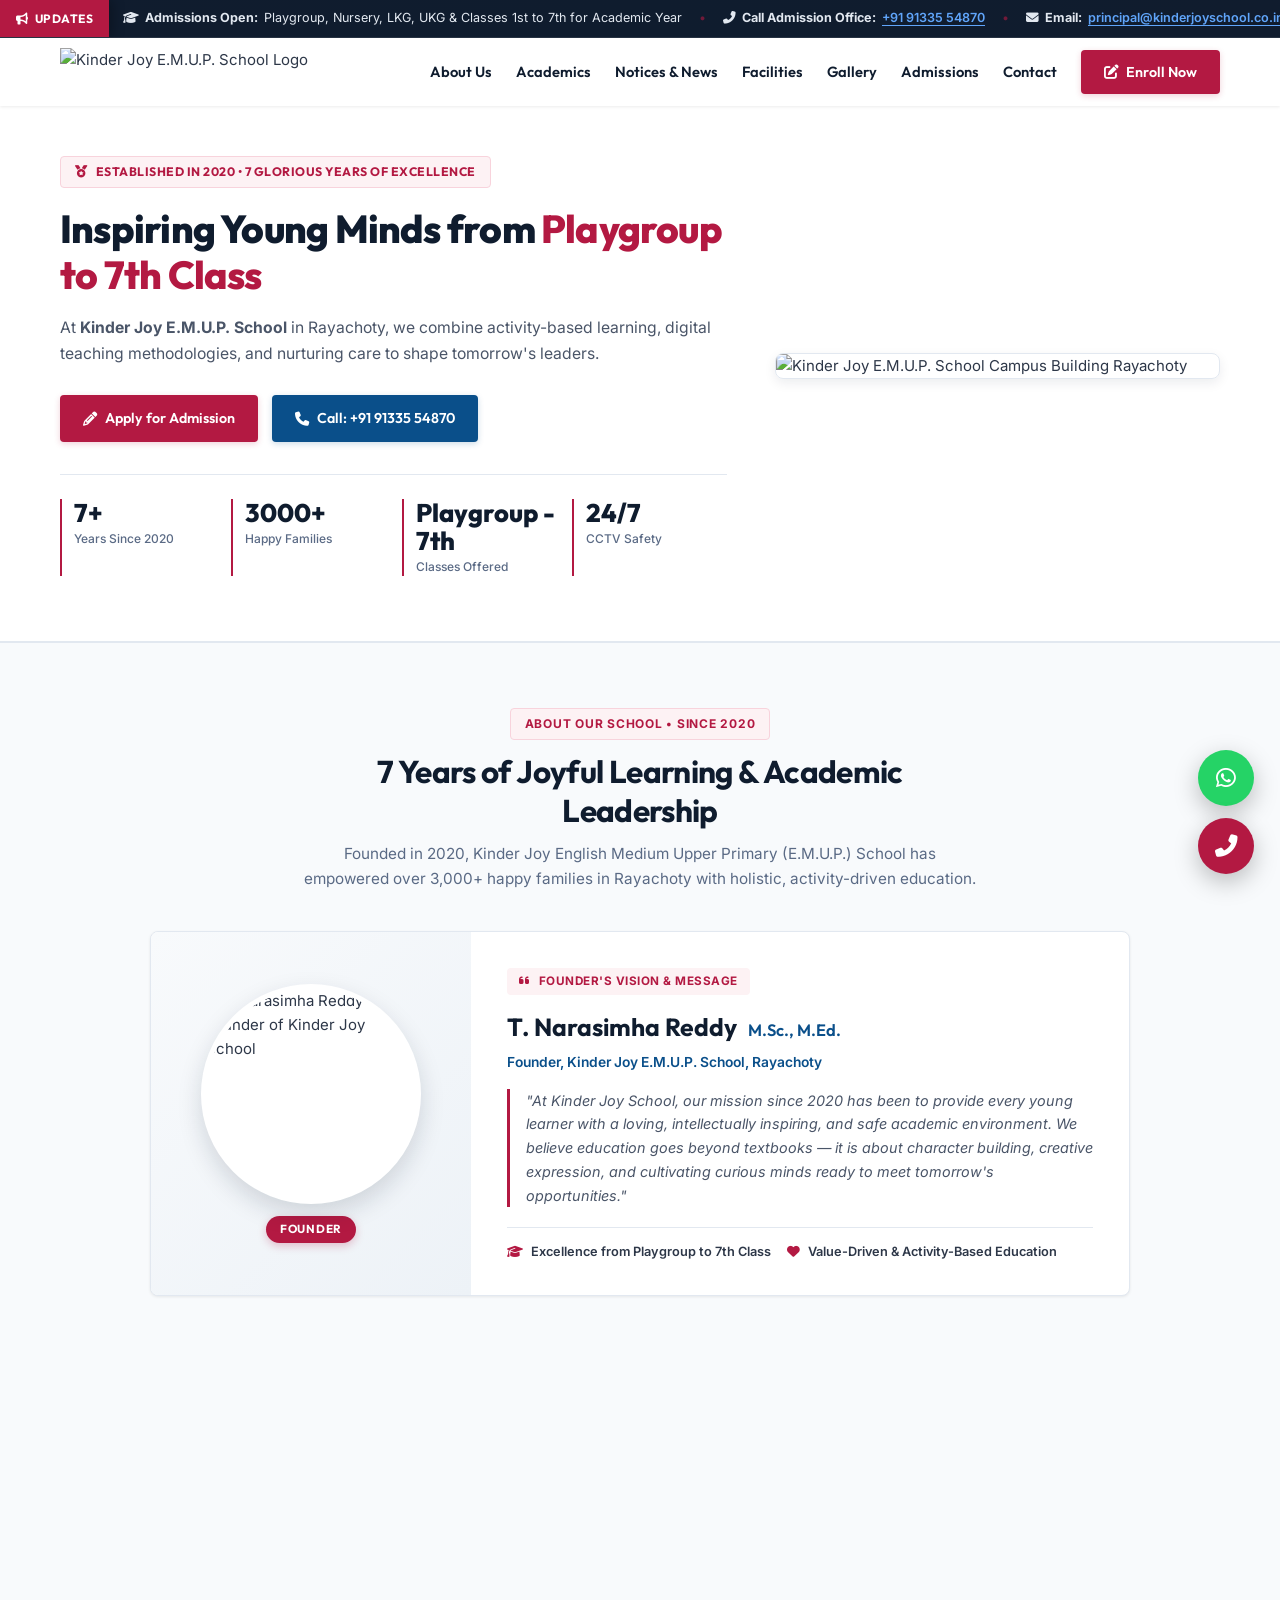
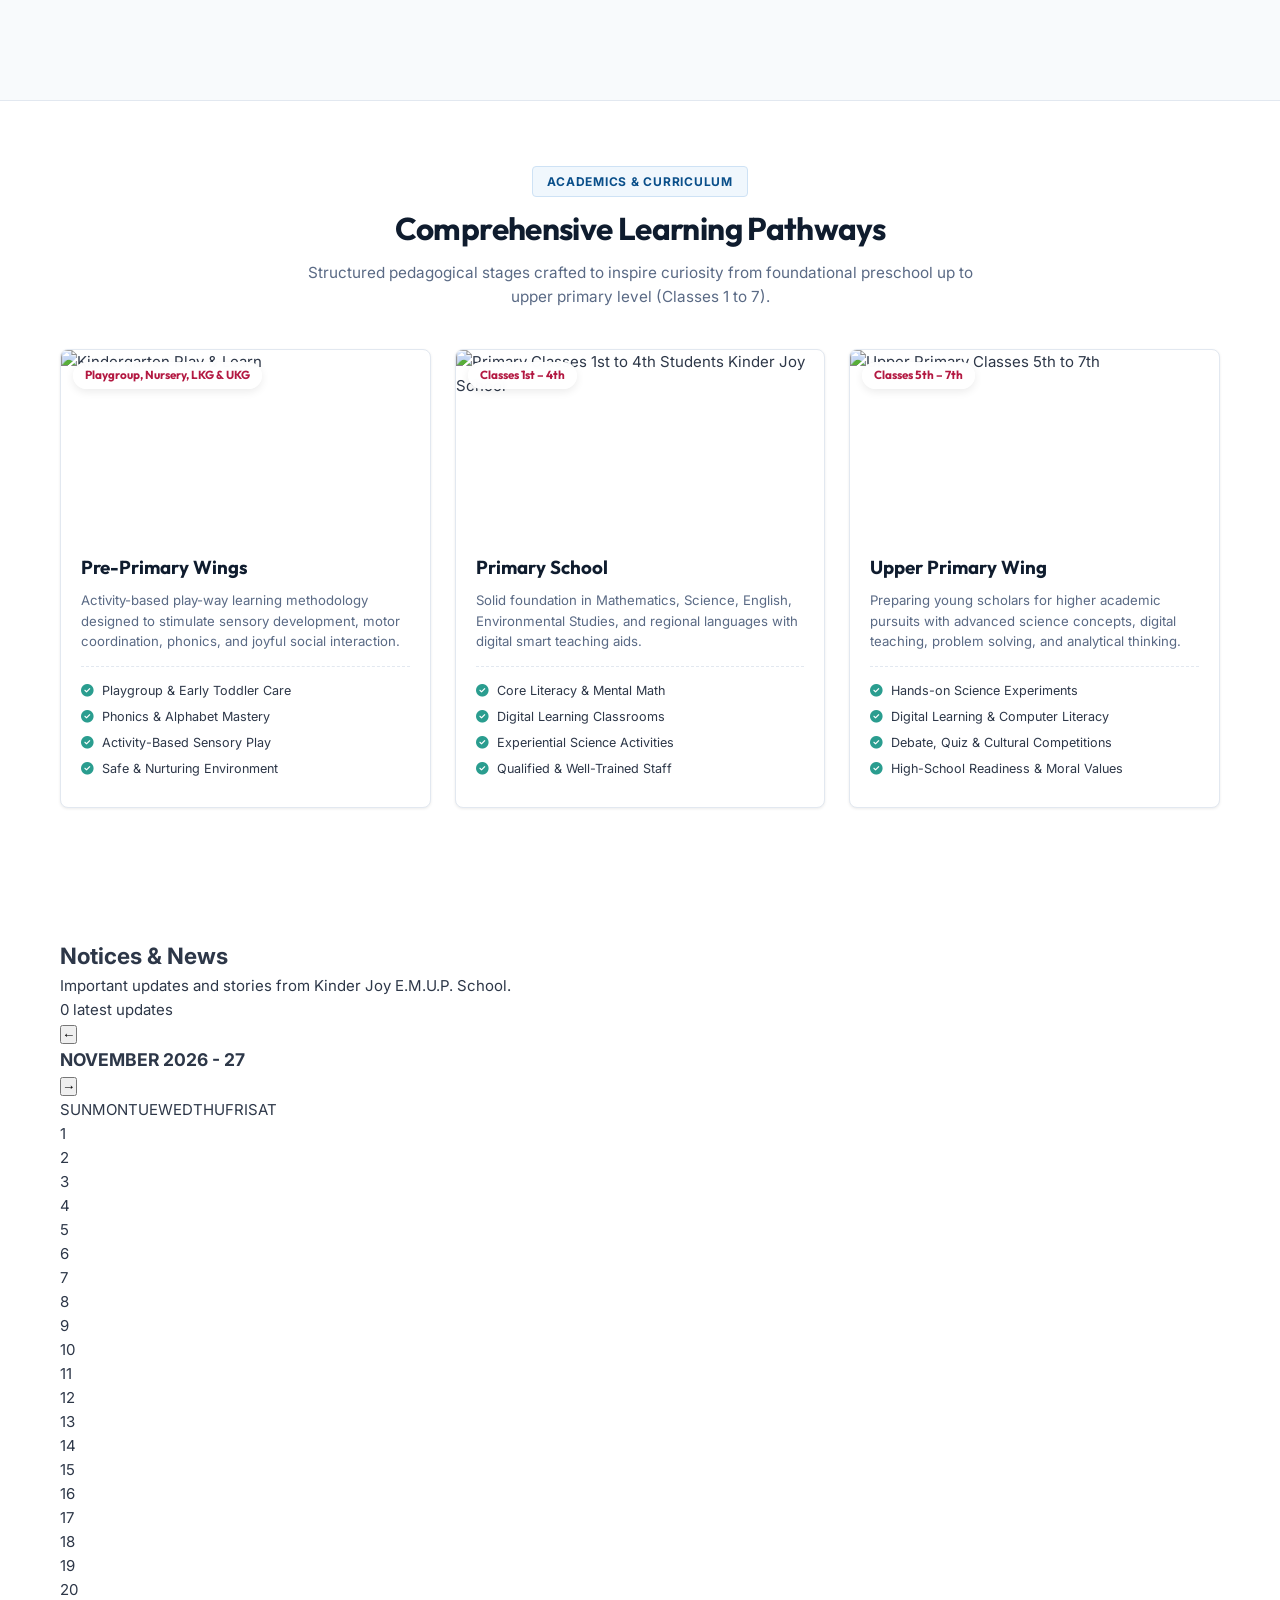
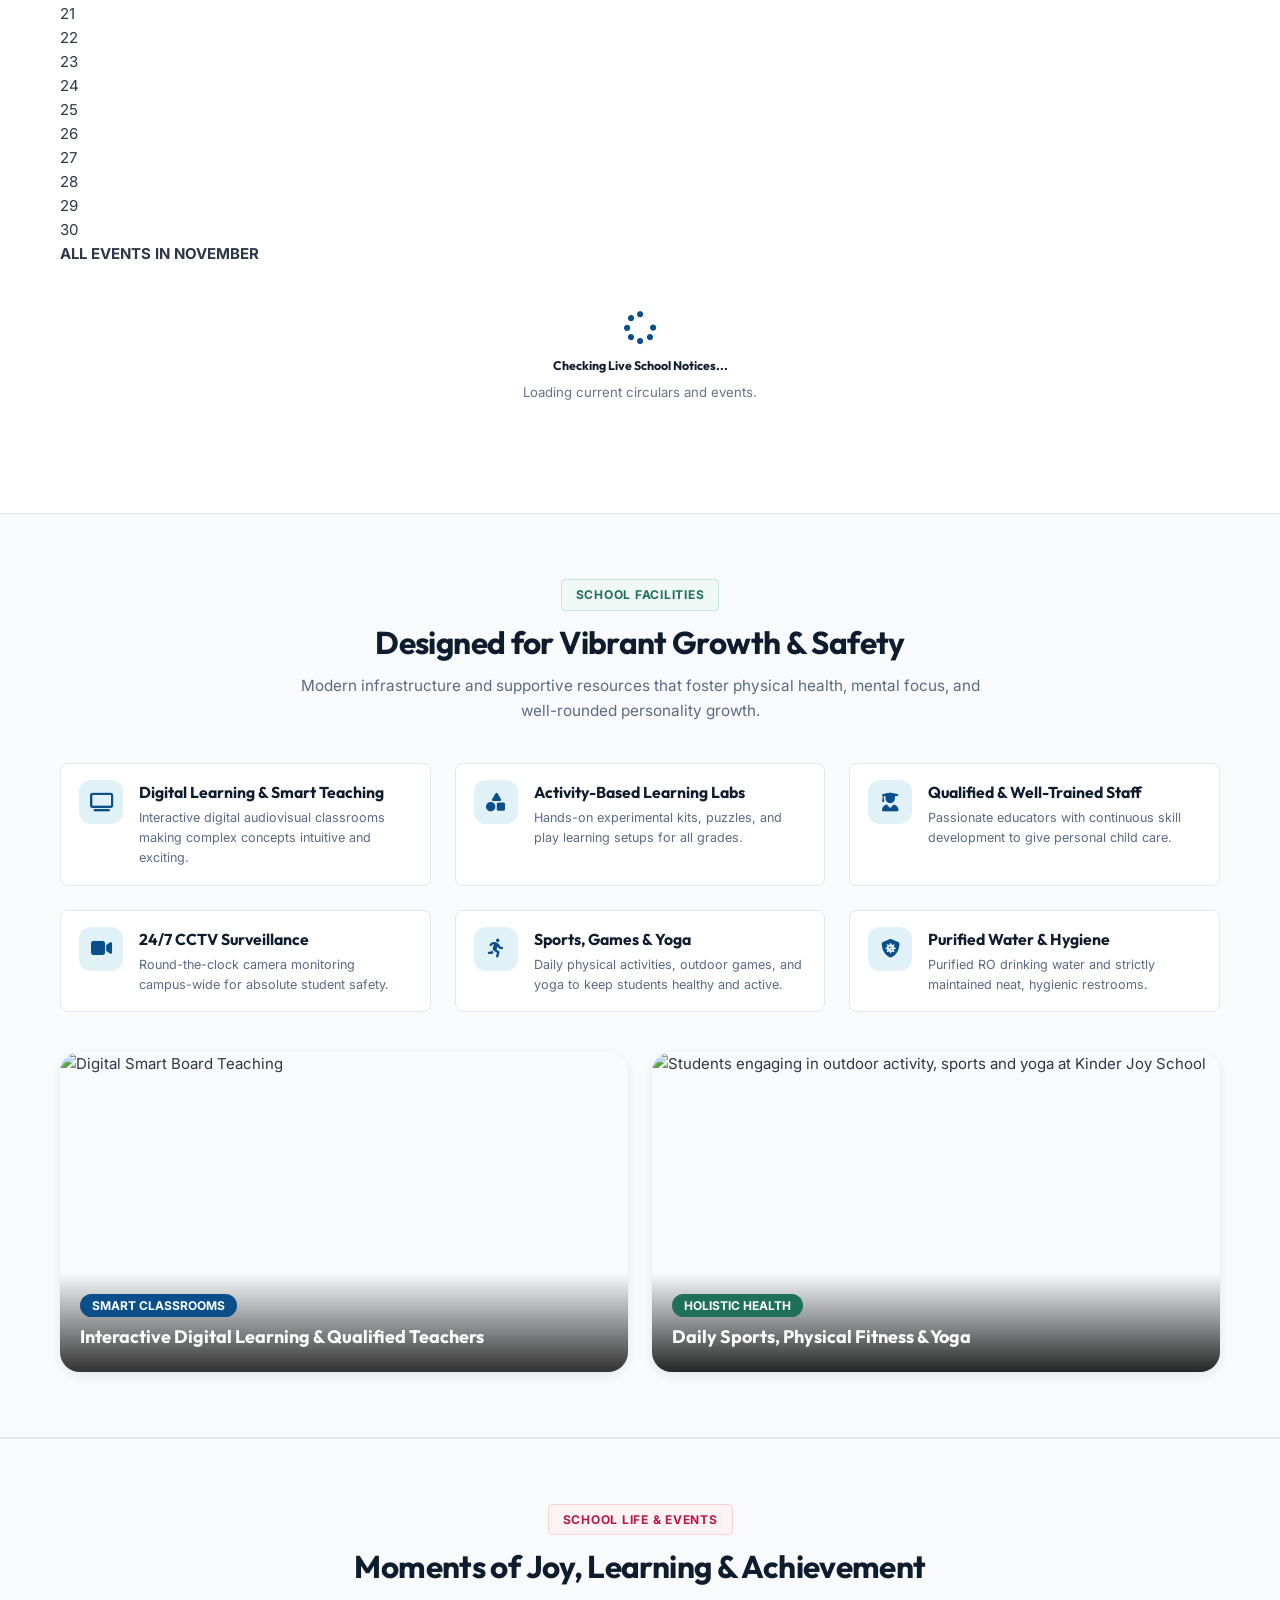
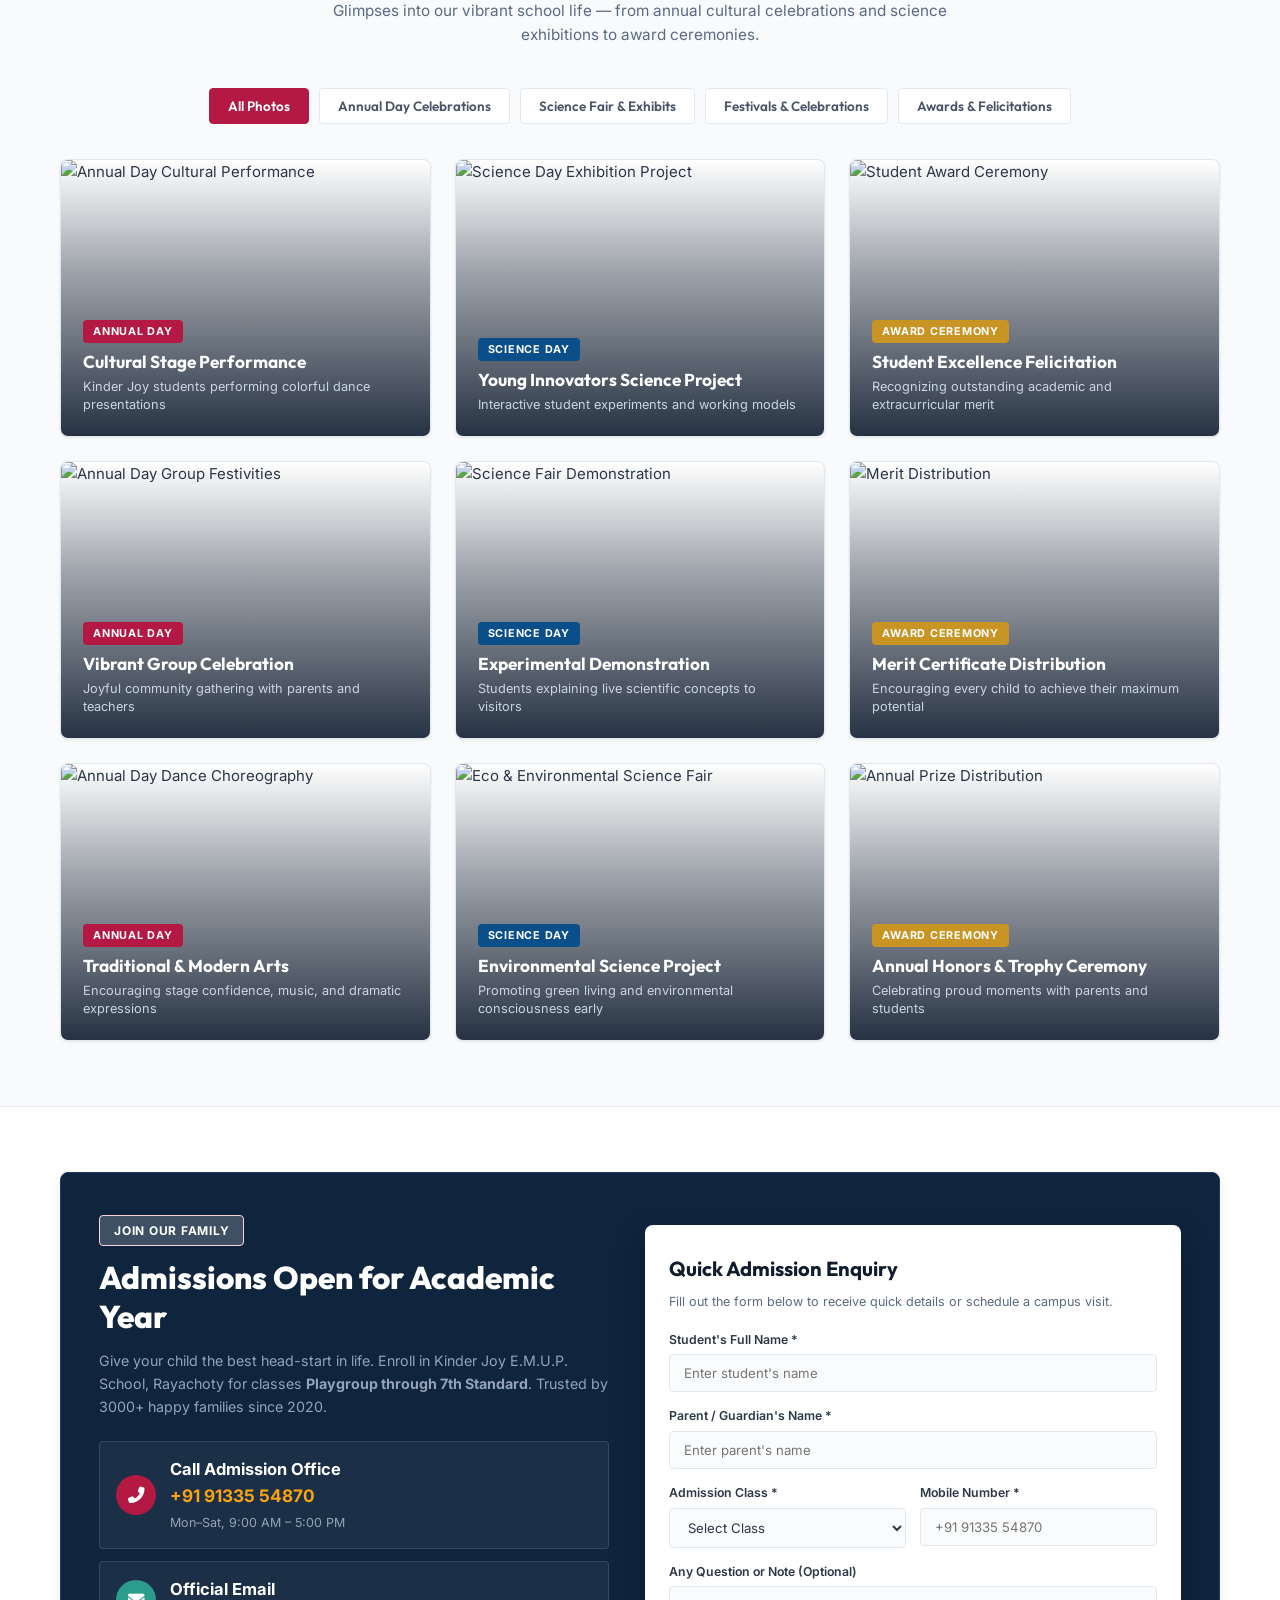
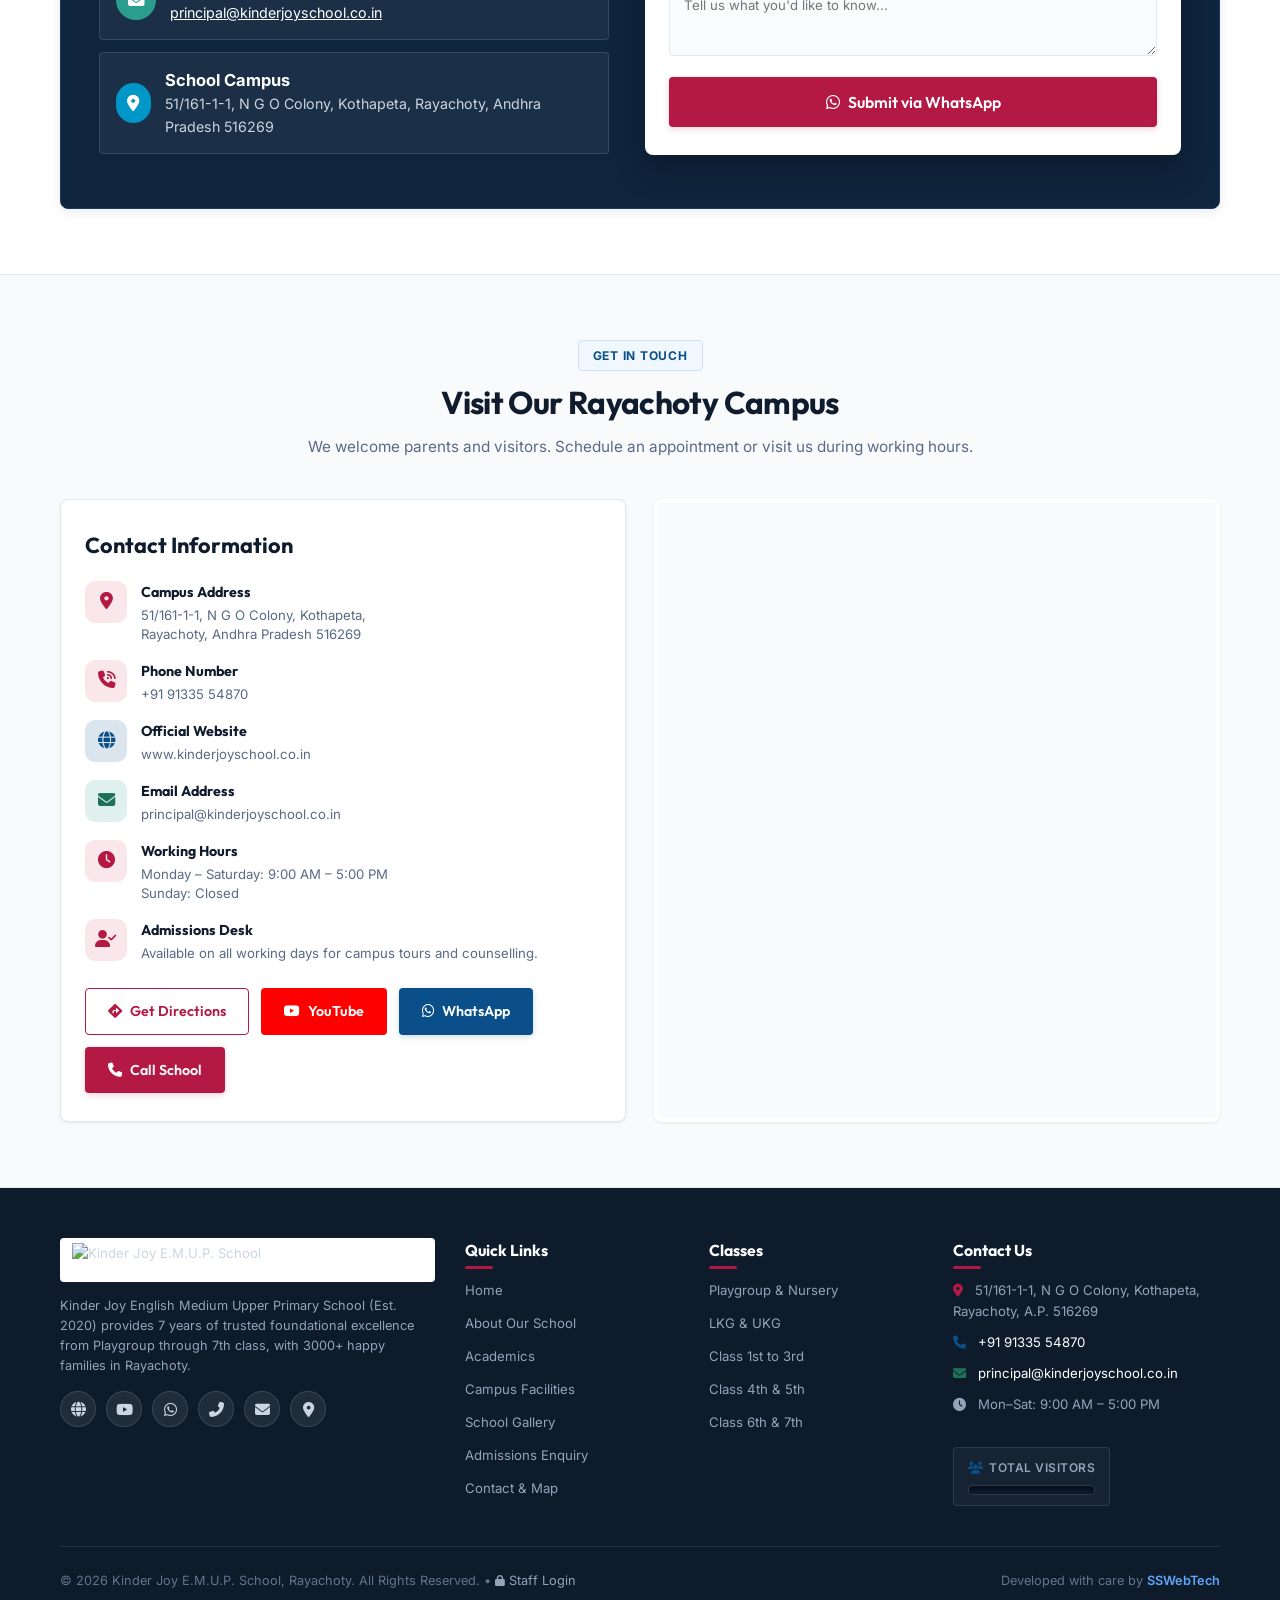
==== commit a6b40279: "Optimize API response speeds with Edge caching and smooth visitor counter sync" ====
--- a/index.html
+++ b/index.html
@@ -903,13 +903,7 @@
           <div class="visitor-counter-box">
             <span class="visitor-title"><i class="fas fa-users"></i> Total Visitors</span>
             <div class="counter-digits">
-              <span class="counter-digit">0</span>
-              <span class="counter-digit">0</span>
-              <span class="counter-digit">0</span>
-              <span class="counter-digit">0</span>
-              <span class="counter-digit">4</span>
-              <span class="counter-digit">7</span>
-              <span class="counter-digit">8</span>
+              <!-- Dynamically populated from MongoDB -->
             </div>
           </div>
         </div>
